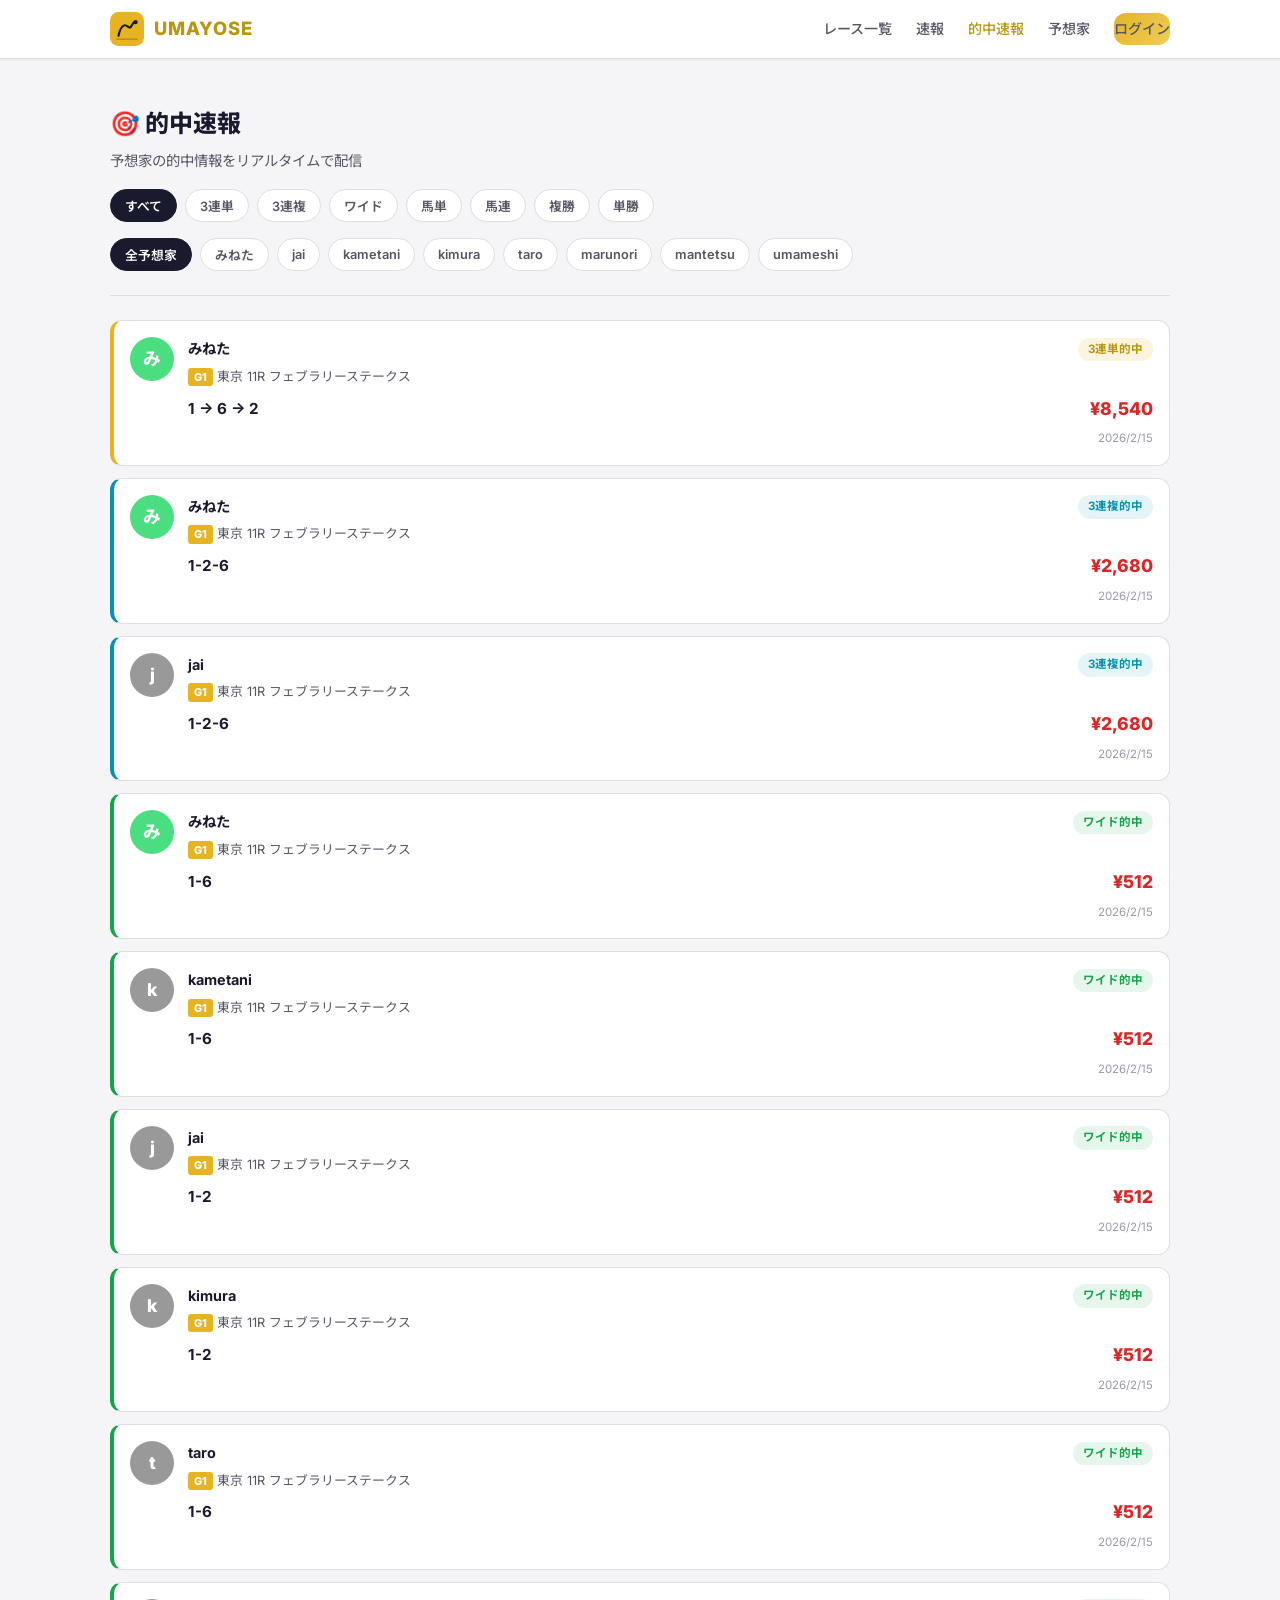
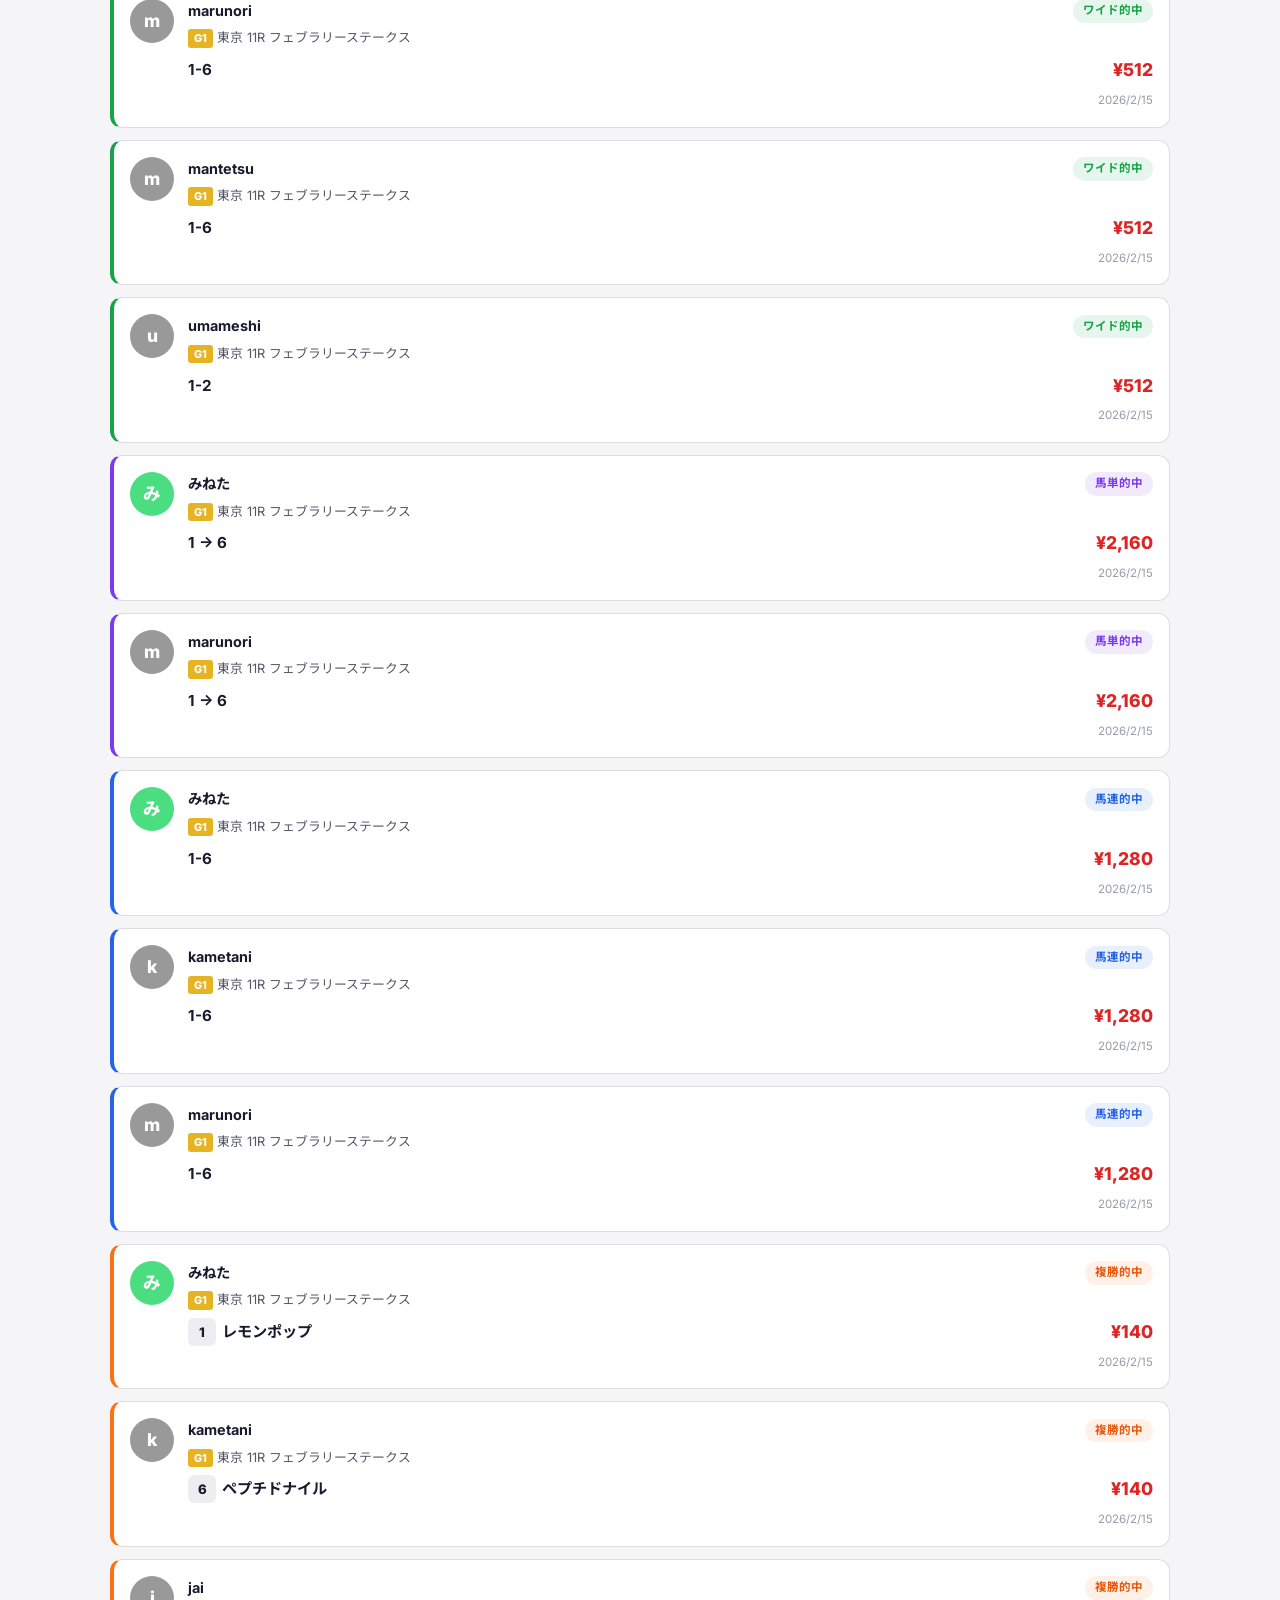
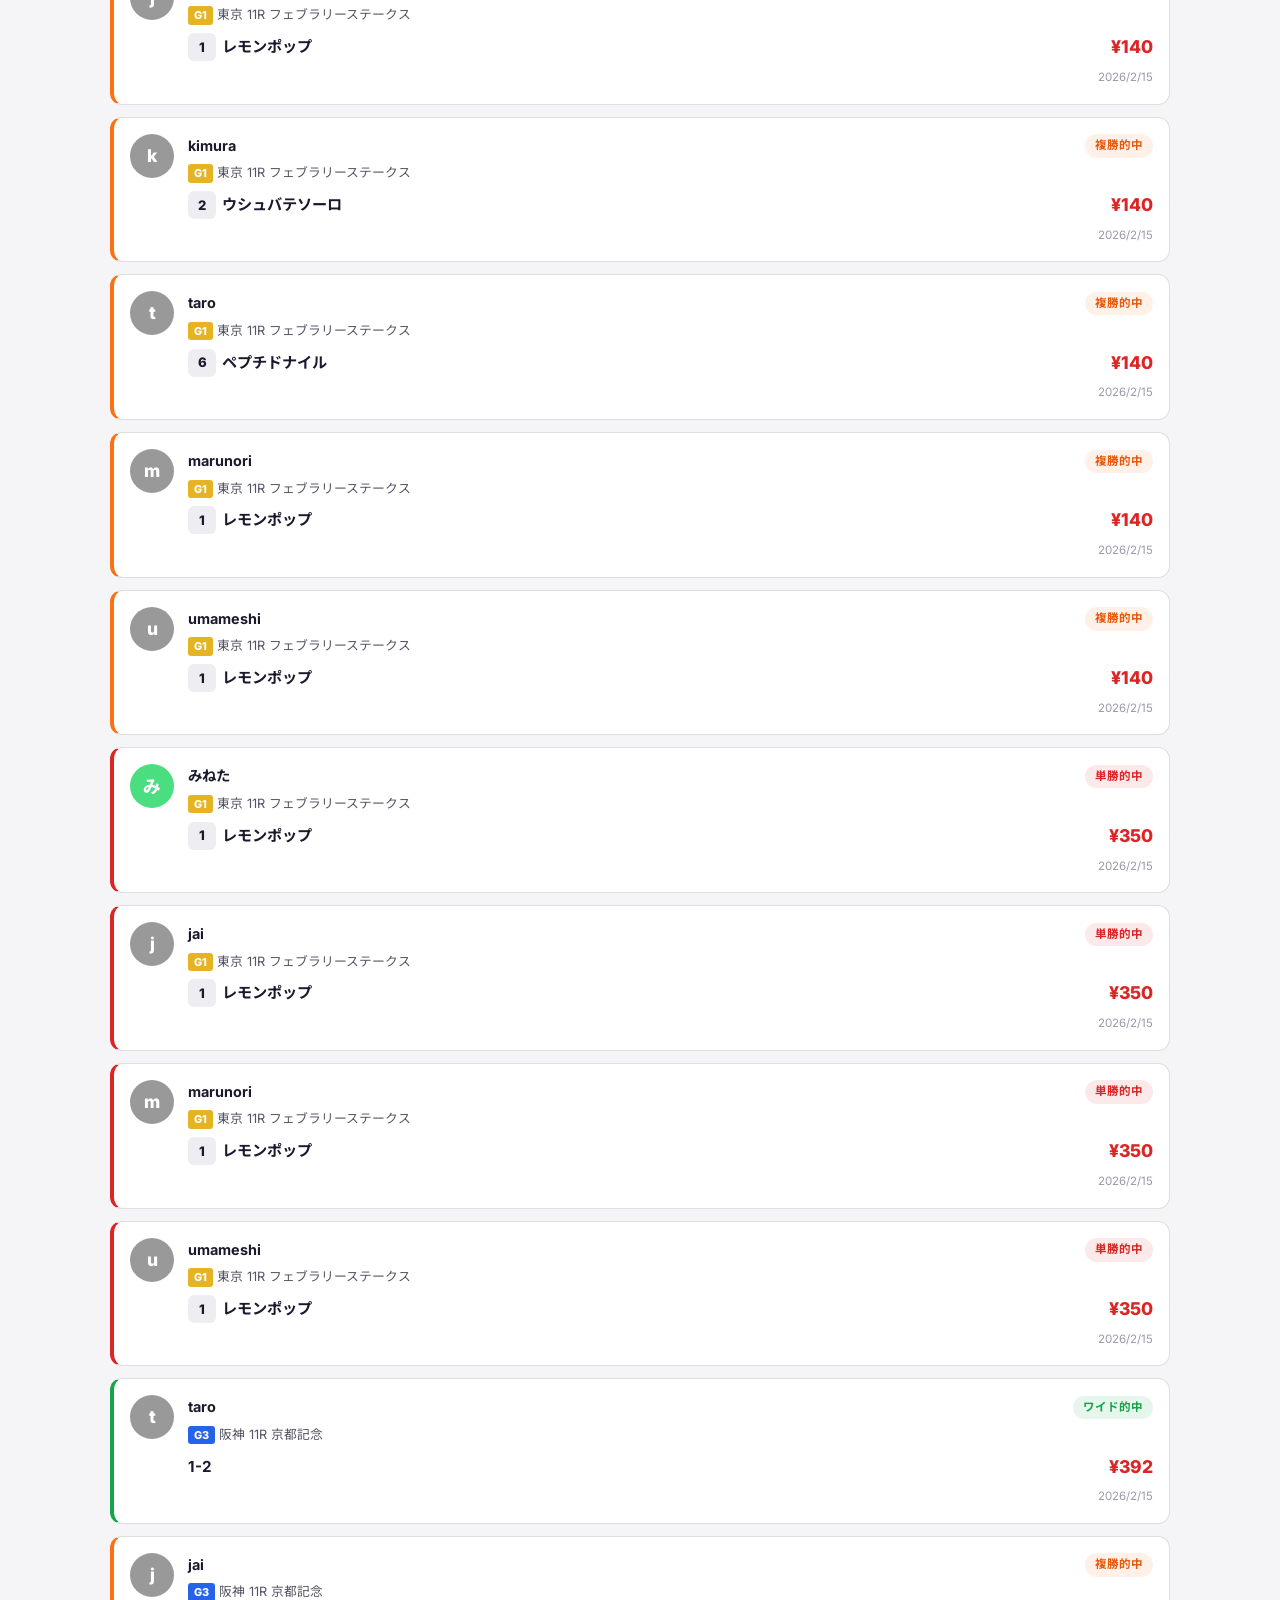
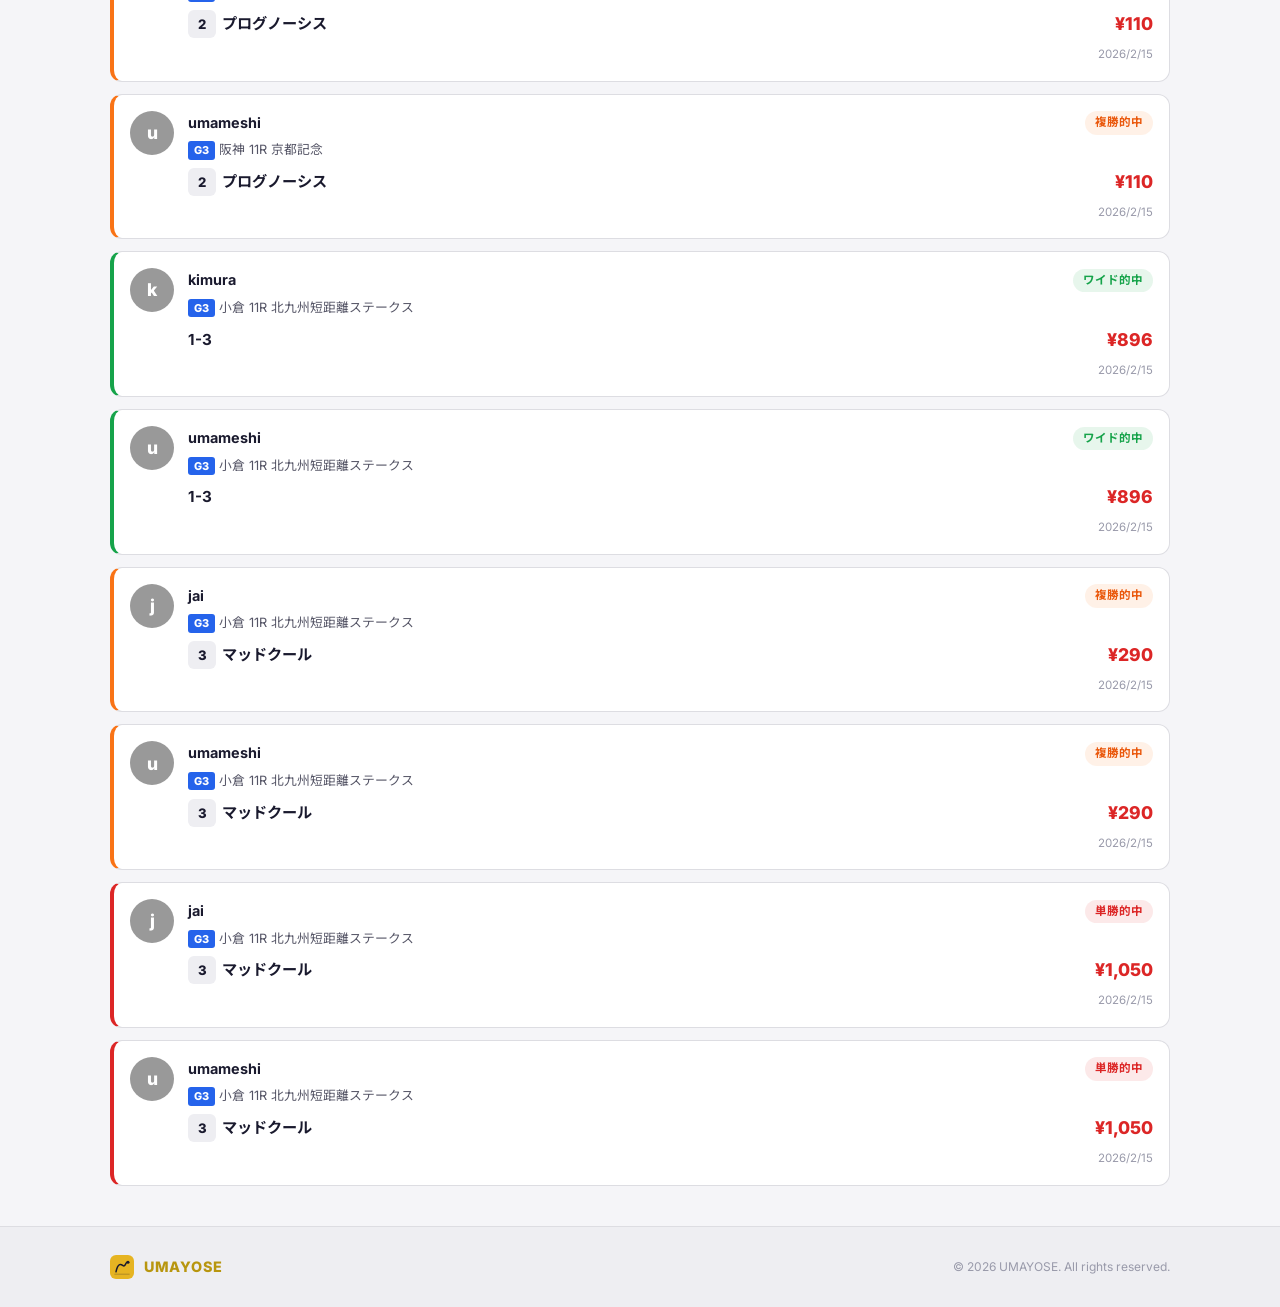
==== hits.html @ 6fb95bcb "UMAYOSE 競馬厳選予想サイト 初回コミット" ====
<!DOCTYPE html>
<html lang="ja">
<head>
  <meta charset="UTF-8">
  <meta name="viewport" content="width=device-width, initial-scale=1.0">
  <title>UMAYOSE — 的中速報</title>
  <link rel="preconnect" href="https://fonts.googleapis.com">
  <link rel="preconnect" href="https://fonts.gstatic.com" crossorigin>
  <link href="https://fonts.googleapis.com/css2?family=Inter:wght@400;500;600;700;800;900&family=Noto+Sans+JP:wght@400;500;600;700;800;900&display=swap" rel="stylesheet">
  <link rel="stylesheet" href="style.css">
</head>
<body>
  <header class="navbar" id="navbar"></header>
  <main class="page-content">
    <div class="container" id="main"></div>
  </main>
  <footer class="site-footer" id="footer"></footer>
  <script src="app.js"></script>
</body>
</html>
---- style.css ----
/* ===================================================
   UMAYOSE — 競馬厳選予想サイト（ライトテーマ）
   =================================================== */

/* ----- Reset ----- */
*, *::before, *::after {
  margin: 0;
  padding: 0;
  box-sizing: border-box;
}

:root {
  --primary: #1a1a2e;
  --primary-dark: #10101e;
  --primary-light: #2a2a45;
  --accent: #e6b422;
  --accent-dark: #b8960f;
  --accent-light: #f0cc5a;
  --gradient: linear-gradient(135deg, #e6b422, #f0cc5a);
  --gradient-text: linear-gradient(135deg, #b8960f, #e6b422, #b8960f);

  --bg: #f5f5f8;
  --bg-elevated: #ffffff;
  --bg-card: #ffffff;
  --bg-card-hover: #f0f0f5;
  --surface: #eeeef2;
  --border: #dddde2;
  --border-light: #cccccc;

  --text: #1a1a2e;
  --text-secondary: #555566;
  --text-muted: #999aaa;

  --positive: #16a34a;
  --negative: #dc2626;

  /* netkeiba-style table theme */
  --table-header-bg: #1e6e3e;
  --table-header-text: #ffffff;
  --table-row-even: #f7faf8;
  --table-row-hover: #eef5f0;
  --table-border: #d4ddd7;

  --container-px: 20px;
  --font-sans: 'Inter', 'Noto Sans JP', -apple-system, BlinkMacSystemFont, sans-serif;
  --radius-sm: 8px;
  --radius-md: 12px;
  --radius-lg: 16px;
  --ease: cubic-bezier(0.16, 1, 0.3, 1);
}

html {
  -webkit-font-smoothing: antialiased;
  -moz-osx-font-smoothing: grayscale;
}

body {
  font-family: var(--font-sans);
  background: var(--bg);
  color: var(--text);
  line-height: 1.7;
  overflow-x: hidden;
  min-height: 100vh;
}

a { text-decoration: none; color: inherit; }
ul { list-style: none; }
img { max-width: 100%; display: block; }

.container {
  max-width: 1100px;
  margin: 0 auto;
  padding: 0 var(--container-px);
}

.gold-text {
  background: var(--gradient-text);
  -webkit-background-clip: text;
  -webkit-text-fill-color: transparent;
  background-clip: text;
}

/* ===================================================
   NAVBAR
   =================================================== */
.navbar {
  position: fixed;
  top: 0;
  left: 0;
  right: 0;
  z-index: 1000;
  padding: 12px 0;
  background: rgba(255, 255, 255, 0.95);
  backdrop-filter: blur(16px);
  border-bottom: 1px solid var(--border);
  box-shadow: 0 1px 3px rgba(0, 0, 0, 0.06);
}

.nav-container {
  display: flex;
  align-items: center;
  justify-content: space-between;
}

.logo {
  display: flex;
  align-items: center;
  gap: 10px;
  font-size: 1.15rem;
  font-weight: 800;
}

.logo-icon img,
.logo-icon svg {
  width: 34px;
  height: 34px;
}

.logo-text {
  color: var(--accent-dark);
  letter-spacing: 0.05em;
}

.nav-links {
  display: flex;
  align-items: center;
  gap: 24px;
}

.nav-links a {
  font-size: 0.88rem;
  font-weight: 500;
  color: var(--text-secondary);
  transition: color 0.2s;
  padding: 4px 0;
}

.nav-links a:hover,
.nav-links a.active {
  color: var(--text);
}

.nav-links a.active {
  color: var(--accent-dark);
}

.nav-user-btn {
  display: inline-flex;
  align-items: center;
  gap: 6px;
  background: var(--gradient);
  color: var(--primary);
  padding: 7px 18px;
  border-radius: var(--radius-md);
  font-weight: 700;
  font-size: 0.85rem;
  border: none;
  cursor: pointer;
  transition: box-shadow 0.3s;
}

.nav-user-btn:hover {
  box-shadow: 0 4px 16px rgba(230, 180, 34, 0.35);
}

.nav-user-info {
  display: inline-flex;
  align-items: center;
  gap: 8px;
  font-size: 0.88rem;
  color: var(--accent-dark);
  font-weight: 600;
}

.nav-user-info .user-icon {
  width: 28px;
  height: 28px;
  border-radius: 50%;
  background: rgba(230, 180, 34, 0.15);
  border: 1px solid rgba(230, 180, 34, 0.3);
  display: flex;
  align-items: center;
  justify-content: center;
  font-size: 0.75rem;
  color: var(--accent-dark);
}

.nav-logout {
  font-size: 0.78rem;
  color: var(--text-muted);
  cursor: pointer;
  margin-left: 4px;
}

.nav-logout:hover {
  color: var(--negative);
}

.mobile-toggle {
  display: none;
  background: none;
  border: none;
  cursor: pointer;
  flex-direction: column;
  gap: 5px;
  padding: 4px;
}

.mobile-toggle span {
  display: block;
  width: 22px;
  height: 2px;
  background: var(--text);
  border-radius: 2px;
  transition: all 0.3s var(--ease);
}

/* ===================================================
   PAGE CONTENT
   =================================================== */
.page-content {
  padding-top: 72px;
  min-height: 100vh;
}

.page-header {
  padding: 32px 0 24px;
  border-bottom: 1px solid var(--border);
  margin-bottom: 24px;
}

.page-title {
  font-size: 1.5rem;
  font-weight: 800;
  display: flex;
  align-items: center;
  gap: 10px;
}

.page-subtitle {
  font-size: 0.9rem;
  color: var(--text-secondary);
  margin-top: 4px;
}

.date-badge {
  display: inline-flex;
  align-items: center;
  gap: 6px;
  font-size: 0.8rem;
  font-weight: 600;
  color: var(--accent-dark);
  background: rgba(230, 180, 34, 0.12);
  border: 1px solid rgba(230, 180, 34, 0.25);
  padding: 4px 14px;
  border-radius: 100px;
}

/* ===================================================
   VENUE TABS (index.html)
   =================================================== */
.venue-tabs {
  display: flex;
  gap: 0;
  margin-bottom: 20px;
  border-bottom: 2px solid var(--border);
}

.venue-tab {
  display: inline-flex;
  align-items: center;
  gap: 6px;
  padding: 10px 20px;
  font-size: 0.92rem;
  font-weight: 700;
  color: var(--text-muted);
  cursor: pointer;
  border-bottom: 2px solid transparent;
  margin-bottom: -2px;
  transition: all 0.2s;
  background: none;
  border-top: none;
  border-left: none;
  border-right: none;
  font-family: var(--font-sans);
}

.venue-tab:hover {
  color: var(--text-secondary);
}

.venue-tab.active {
  color: var(--accent-dark);
  border-bottom-color: var(--accent);
}

.venue-tab .tab-count {
  font-size: 0.7rem;
  font-weight: 600;
  background: var(--surface);
  color: var(--text-muted);
  padding: 1px 7px;
  border-radius: 100px;
}

.venue-tab.active .tab-count {
  background: rgba(230, 180, 34, 0.15);
  color: var(--accent-dark);
}

.venue-panel {
  display: none;
}

.venue-panel.active {
  display: block;
}

/* ===================================================
   RACE LIST (index.html) — 3カラムレイアウト
   =================================================== */
.venue-name {
  font-size: 1.1rem;
  font-weight: 700;
}

.venue-badge {
  font-size: 0.7rem;
  color: var(--text-muted);
  background: var(--surface);
  padding: 2px 10px;
  border-radius: 100px;
}

/* PC用3カラムグリッド */
.venues-grid {
  display: grid;
  grid-template-columns: repeat(3, 1fr);
  gap: 16px;
  align-items: start;
}

.venue-column {
  background: var(--bg-card);
  border: 1px solid var(--border);
  border-radius: var(--radius-md);
  overflow: hidden;
  box-shadow: 0 1px 4px rgba(0, 0, 0, 0.05);
}

.venue-column-header {
  display: flex;
  align-items: center;
  justify-content: space-between;
  padding: 12px 16px;
  background: var(--surface);
  border-bottom: 1px solid var(--border);
  font-weight: 700;
}

/* 各レース行 */
.race-row {
  display: flex;
  align-items: center;
  gap: 8px;
  padding: 10px 16px;
  border-bottom: 1px solid var(--border);
  transition: background 0.15s;
  font-size: 0.85rem;
}

.race-row:last-child {
  border-bottom: none;
}

.race-row:hover {
  background: var(--bg-card-hover);
}

.race-row.grade-G1 {
  background: rgba(230, 180, 34, 0.06);
}

.race-row.grade-G1:hover {
  background: rgba(230, 180, 34, 0.12);
}

.race-row.grade-G2 {
  background: rgba(220, 38, 38, 0.04);
}

.race-row.grade-G3 {
  background: rgba(59, 130, 246, 0.04);
}

.race-row-num {
  font-weight: 800;
  font-size: 0.8rem;
  color: var(--text-muted);
  min-width: 28px;
}

.race-row.grade-G1 .race-row-num {
  color: var(--accent-dark);
}

.race-row-name {
  flex: 1;
  font-weight: 600;
  white-space: nowrap;
  overflow: hidden;
  text-overflow: ellipsis;
  min-width: 0;
}

.race-row-dist {
  font-size: 0.75rem;
  color: var(--text-muted);
  white-space: nowrap;
}

.race-row-time {
  font-size: 0.78rem;
  font-weight: 600;
  color: var(--text-secondary);
  white-space: nowrap;
}

.race-grade {
  display: inline-block;
  font-size: 0.6rem;
  font-weight: 800;
  padding: 1px 5px;
  border-radius: 3px;
  margin-right: 4px;
  vertical-align: middle;
}

.race-grade.G1 {
  background: var(--accent);
  color: var(--primary);
}

.race-grade.G2 {
  background: #dc2626;
  color: #fff;
}

.race-grade.G3 {
  background: #3b82f6;
  color: #fff;
}

/* Legacy support for race detail page */
.race-name {
  font-size: 0.92rem;
  font-weight: 700;
}

.race-meta {
  font-size: 0.78rem;
  color: var(--text-muted);
  display: flex;
  gap: 8px;
  margin-top: 2px;
}

/* ===================================================
   RACE DETAIL (race.html) — 出馬表
   =================================================== */
.race-header {
  padding: 24px 0 20px;
  border-bottom: 1px solid var(--border);
  margin-bottom: 20px;
}

.race-header-top {
  display: flex;
  align-items: center;
  gap: 12px;
  margin-bottom: 8px;
  flex-wrap: wrap;
}

.race-header .race-name {
  font-size: 1.4rem;
  font-weight: 800;
}

.race-header .race-meta-detail {
  display: flex;
  gap: 16px;
  font-size: 0.88rem;
  color: var(--text-secondary);
}

.back-link {
  display: inline-flex;
  align-items: center;
  gap: 6px;
  font-size: 0.85rem;
  color: var(--text-muted);
  margin-bottom: 16px;
  transition: color 0.2s;
}

.back-link:hover {
  color: var(--accent-dark);
}

.result-link-btn {
  display: inline-flex;
  align-items: center;
  gap: 6px;
  margin-top: 12px;
  padding: 8px 18px;
  background: var(--surface);
  border: 1px solid var(--border);
  border-radius: var(--radius-sm);
  font-size: 0.82rem;
  font-weight: 600;
  color: var(--text-secondary);
  transition: all 0.2s;
}

.result-link-btn:hover {
  border-color: var(--accent-dark);
  color: var(--accent-dark);
  background: rgba(230, 180, 34, 0.06);
}

/* 出馬表テーブル */
.entries-table-wrapper {
  overflow-x: auto;
  -webkit-overflow-scrolling: touch;
  margin-bottom: 28px;
  border-radius: var(--radius-md);
  border: 1px solid var(--border);
  box-shadow: 0 1px 4px rgba(0, 0, 0, 0.05);
  background: var(--bg-card);
}

.entries-table {
  width: 100%;
  border-collapse: collapse;
  font-size: 0.85rem;
  min-width: 700px;
}

.entries-table thead {
  background: var(--surface);
  position: sticky;
  top: 0;
  z-index: 2;
}

.entries-table th {
  padding: 10px 8px;
  font-weight: 700;
  font-size: 0.75rem;
  color: var(--text-muted);
  text-align: center;
  white-space: nowrap;
  border-bottom: 1px solid var(--border);
}

.entries-table th.col-horse {
  text-align: left;
  padding-left: 12px;
}

.entries-table td {
  padding: 10px 8px;
  text-align: center;
  border-bottom: 1px solid var(--border);
  white-space: nowrap;
}

.entries-table td.col-horse {
  text-align: left;
  padding-left: 12px;
  font-weight: 600;
}

.entries-table tbody tr:nth-child(even) {
  background: #f8f8fc;
}

.entries-table tbody tr:hover {
  background: rgba(230, 180, 34, 0.06);
}

.entries-table tbody tr:last-child td {
  border-bottom: none;
}

/* 枠番バッジ */
.waku-badge {
  display: inline-flex;
  align-items: center;
  justify-content: center;
  width: 26px;
  height: 26px;
  border-radius: 6px;
  font-weight: 800;
  font-size: 0.78rem;
  line-height: 1;
}

/* 馬番 */
.horse-num {
  display: inline-flex;
  align-items: center;
  justify-content: center;
  width: 28px;
  height: 28px;
  border-radius: 6px;
  font-weight: 800;
  font-size: 0.82rem;
  background: var(--surface);
  color: var(--text);
}

/* オッズ / 人気 */
.odds-val {
  color: var(--text-secondary);
}

.pop-val {
  display: inline-flex;
  align-items: center;
  justify-content: center;
  width: 24px;
  height: 24px;
  border-radius: 50%;
  font-size: 0.72rem;
  font-weight: 700;
}

.pop-1 { background: rgba(230, 180, 34, 0.2); color: var(--accent-dark); }
.pop-2 { background: rgba(59, 130, 246, 0.12); color: #3b82f6; }
.pop-3 { background: rgba(236, 72, 153, 0.12); color: #ec4899; }

/* テン指数カラム */
.ten-index {
  font-weight: 700;
  font-size: 0.82rem;
}
.ten-index.ten-front { color: #dc2626; }           /* 逃げ（30台）赤 */
.ten-index.ten-middle { color: var(--text-secondary); } /* 中間 */
.ten-index.ten-back { color: #2563eb; }             /* 追い込み（60台）青 */

/* 予想家の印カラム（マイ印で使用） */
.mark-honmei { color: #dc2626; }   /* ◎ 本命 — 赤 */
.mark-taikou { color: #2563eb; }   /* ○ 対抗 — 青 */
.mark-tanana { color: #16a34a; }   /* ▲ 単穴 — 緑 */
.mark-renka  { color: #ea580c; }   /* △ 連下 — オレンジ */

/* マイ印 */
.my-mark-cell {
  cursor: pointer;
  user-select: none;
  min-width: 36px;
  font-size: 1.1rem;
  font-weight: 900;
  transition: transform 0.15s;
}

.my-mark-cell:hover {
  transform: scale(1.2);
}

.my-mark-cell:active {
  transform: scale(0.95);
}

.th-my-mark {
  writing-mode: vertical-rl;
  text-orientation: mixed;
  padding: 8px 4px !important;
  font-size: 0.78rem !important;
  min-width: 32px;
  max-width: 36px;
  letter-spacing: 0.05em;
  color: var(--accent-dark) !important;
}

/* 購入リンクセクション */
.purchase-section {
  margin-top: 28px;
  padding: 20px;
  background: var(--bg-card);
  border: 1px solid var(--border);
  border-radius: var(--radius-md);
  box-shadow: 0 1px 4px rgba(0, 0, 0, 0.05);
}

.purchase-title {
  font-size: 0.95rem;
  font-weight: 700;
  margin-bottom: 14px;
  color: var(--text-secondary);
}

.purchase-grid {
  display: grid;
  grid-template-columns: repeat(2, 1fr);
  gap: 10px;
}

.purchase-card {
  display: flex;
  align-items: center;
  gap: 10px;
  padding: 10px 14px;
  background: var(--surface);
  border: 1px solid var(--border);
  border-radius: var(--radius-sm);
  transition: all 0.2s;
}

a.purchase-card:hover {
  border-color: var(--accent-dark);
  background: rgba(230, 180, 34, 0.06);
}

.purchase-card.coming-soon {
  opacity: 0.5;
  cursor: default;
}

.purchase-avatar {
  width: 32px;
  height: 32px;
  border-radius: 50%;
  display: flex;
  align-items: center;
  justify-content: center;
  font-size: 0.85rem;
  font-weight: 800;
  color: #fff;
  flex-shrink: 0;
}

.purchase-card-body {
  display: flex;
  flex-direction: column;
  min-width: 0;
}

.purchase-name {
  font-size: 0.82rem;
  font-weight: 700;
  color: var(--text);
  white-space: nowrap;
  overflow: hidden;
  text-overflow: ellipsis;
}

.purchase-platform {
  font-size: 0.72rem;
  font-weight: 600;
  color: var(--accent-dark);
}

.coming-soon-badge {
  font-size: 0.68rem;
  font-weight: 600;
  color: var(--text-muted);
  background: var(--border);
  padding: 1px 8px;
  border-radius: 100px;
}

/* ===================================================
   VENUE HEADER INLINE (PC all-venues display)
   =================================================== */
.venue-header-inline {
  display: none;
  align-items: center;
  gap: 10px;
  margin-bottom: 14px;
  padding-bottom: 10px;
  border-bottom: 1px solid var(--border);
}

/* ===================================================
   RESULTS PAGE (速報)
   =================================================== */
.results-venue {
  margin-bottom: 32px;
}

.results-venue .venue-header-inline {
  display: flex;
}

.results-list {
  display: flex;
  flex-direction: column;
  gap: 12px;
}

.result-card {
  background: var(--bg-card);
  border: 1px solid var(--border);
  border-radius: var(--radius-md);
  overflow: hidden;
  box-shadow: 0 1px 3px rgba(0, 0, 0, 0.04);
}

.result-card-G1 {
  border-color: rgba(230, 180, 34, 0.4);
  box-shadow: 0 2px 8px rgba(230, 180, 34, 0.1);
}

.result-card-header {
  display: flex;
  align-items: center;
  gap: 8px;
  padding: 12px 16px;
  background: var(--surface);
  border-bottom: 1px solid var(--border);
}

.result-race-number {
  font-size: 0.82rem;
  font-weight: 800;
  color: var(--text-secondary);
  min-width: 28px;
}

.result-card-G1 .result-race-number {
  color: var(--accent-dark);
}

.result-race-name {
  font-size: 0.88rem;
  font-weight: 700;
  flex: 1;
  min-width: 0;
  white-space: nowrap;
  overflow: hidden;
  text-overflow: ellipsis;
}

.result-race-meta {
  font-size: 0.72rem;
  color: var(--text-muted);
  white-space: nowrap;
}

.result-to-shutsuba {
  font-size: 0.72rem;
  font-weight: 600;
  color: var(--text-muted);
  white-space: nowrap;
  transition: color 0.2s;
}

.result-to-shutsuba:hover {
  color: var(--accent-dark);
}

/* 結果ボディ */
.result-body {
  padding: 12px 16px;
}

/* 着順テーブル */
.result-placings-table {
  margin-bottom: 10px;
}

.rp-row {
  display: flex;
  align-items: center;
  gap: 10px;
  padding: 6px 0;
  font-size: 0.85rem;
  border-bottom: 1px solid var(--border);
}

.rp-row:last-child {
  border-bottom: none;
}

.rp-rank {
  font-weight: 800;
  font-size: 0.9rem;
  min-width: 32px;
  text-align: center;
}

.rp-rank small {
  font-size: 0.65rem;
  font-weight: 600;
}

.rp-rank-1 .rp-rank {
  color: var(--accent-dark);
}

.rp-rank-2 .rp-rank {
  color: #3b82f6;
}

.rp-rank-3 .rp-rank {
  color: #cd7f32;
}

.rp-num {
  font-weight: 800;
  font-size: 0.82rem;
  background: var(--surface);
  width: 26px;
  height: 26px;
  display: flex;
  align-items: center;
  justify-content: center;
  border-radius: 6px;
  flex-shrink: 0;
}

.rp-name {
  font-weight: 700;
  flex: 1;
  min-width: 0;
}

.rp-jockey {
  font-size: 0.75rem;
  color: var(--text-muted);
  white-space: nowrap;
}

.rp-pop {
  font-size: 0.72rem;
  font-weight: 600;
  color: var(--text-muted);
  white-space: nowrap;
}

.rp-rank-1 .rp-name {
  color: var(--accent-dark);
}

/* 払戻金グリッド */
.result-payouts-grid {
  display: flex;
  flex-wrap: wrap;
  gap: 6px;
  margin-bottom: 10px;
  padding-top: 10px;
  border-top: 1px solid var(--border);
}

.rp-payout {
  display: inline-flex;
  align-items: center;
  gap: 4px;
  font-size: 0.75rem;
  background: var(--surface);
  padding: 4px 10px;
  border-radius: 4px;
}

.rp-payout-type {
  color: var(--text-muted);
  font-weight: 600;
}

.rp-payout-amount {
  font-weight: 800;
  color: var(--text);
}

/* 予想家的中情報 */
.result-hits {
  display: flex;
  align-items: center;
  gap: 8px;
  flex-wrap: wrap;
  padding-top: 10px;
  border-top: 1px solid var(--border);
}

.result-hits-label {
  font-size: 0.72rem;
  font-weight: 700;
  color: var(--text-muted);
}

.result-hit-tag {
  display: inline-flex;
  align-items: center;
  gap: 4px;
  font-size: 0.75rem;
  font-weight: 600;
  background: rgba(22, 163, 74, 0.08);
  border: 1px solid rgba(22, 163, 74, 0.2);
  color: var(--positive);
  padding: 3px 10px;
  border-radius: 100px;
}

.result-hit-tag .dot {
  width: 7px;
  height: 7px;
  border-radius: 50%;
  flex-shrink: 0;
}

.result-hit-tag small {
  font-size: 0.65rem;
  opacity: 0.8;
}

.result-pending {
  text-align: center;
  padding: 20px 16px;
  color: var(--text-muted);
  font-size: 0.85rem;
}

/* 速報一覧カードリンク */
.result-card-link {
  display: block;
  text-decoration: none;
  color: inherit;
  background: var(--bg-card);
  border: 1px solid var(--border);
  border-radius: var(--radius-md);
  overflow: hidden;
  box-shadow: 0 1px 3px rgba(0, 0, 0, 0.04);
  transition: all 0.2s;
}

.result-card-link:hover {
  border-color: var(--accent-dark);
  box-shadow: 0 3px 12px rgba(0, 0, 0, 0.08);
  transform: translateY(-1px);
}

.result-card-link.result-card-G1 {
  border-color: rgba(230, 180, 34, 0.4);
}

.result-card-link.result-card-G1:hover {
  border-color: var(--accent);
  box-shadow: 0 3px 12px rgba(230, 180, 34, 0.15);
}

/* 個別レース結果ページ */
.result-detail-header {
  padding: 24px 0 20px;
  border-bottom: 1px solid var(--border);
  margin-bottom: 20px;
}

.result-detail-header .race-name {
  font-size: 1.4rem;
  font-weight: 800;
}

.result-detail-header .race-meta-detail {
  display: flex;
  gap: 16px;
  font-size: 0.88rem;
  color: var(--text-secondary);
}

.result-detail-body {
  background: var(--bg-card);
  border: 1px solid var(--border);
  border-radius: var(--radius-md);
  padding: 16px;
  box-shadow: 0 1px 4px rgba(0, 0, 0, 0.05);
}

/* ===================================================
   PREDICTORS PAGE
   =================================================== */
.predictors-grid {
  display: grid;
  grid-template-columns: repeat(auto-fill, minmax(240px, 1fr));
  gap: 16px;
  margin-top: 20px;
}

.predictor-card {
  background: var(--bg-card);
  border: 1px solid var(--border);
  border-radius: var(--radius-lg);
  padding: 24px 20px;
  text-align: center;
  transition: all 0.3s var(--ease);
  box-shadow: 0 1px 4px rgba(0, 0, 0, 0.05);
}

.predictor-card:hover {
  border-color: var(--border-light);
  transform: translateY(-3px);
  box-shadow: 0 6px 20px rgba(0, 0, 0, 0.08);
}

.predictor-avatar {
  width: 52px;
  height: 52px;
  border-radius: 50%;
  display: flex;
  align-items: center;
  justify-content: center;
  font-size: 1.3rem;
  font-weight: 800;
  color: #fff;
  margin: 0 auto 12px;
}

.predictor-name {
  font-size: 1rem;
  font-weight: 700;
  margin-bottom: 4px;
}

.predictor-platform {
  font-size: 0.78rem;
  color: var(--text-muted);
  margin-bottom: 14px;
}

.predictor-link {
  display: inline-flex;
  align-items: center;
  gap: 6px;
  padding: 6px 16px;
  background: var(--surface);
  border: 1px solid var(--border);
  border-radius: var(--radius-sm);
  font-size: 0.8rem;
  font-weight: 600;
  color: var(--text-secondary);
  transition: all 0.2s;
}

.predictor-link:hover {
  border-color: var(--accent-dark);
  color: var(--accent-dark);
}

.predictor-coming-soon {
  opacity: 0.55;
}

.predictor-coming-soon .predictor-coming-soon {
  opacity: 1;
}

span.predictor-coming-soon {
  display: inline-block;
  font-size: 0.65rem;
  font-weight: 600;
  color: var(--text-muted);
  background: var(--border);
  padding: 1px 8px;
  border-radius: 100px;
  margin-left: 6px;
  vertical-align: middle;
}

/* ===================================================
   AUTH PAGES (login / register)
   =================================================== */
.auth-page {
  display: flex;
  align-items: center;
  justify-content: center;
  min-height: calc(100vh - 72px);
  padding: 40px 20px;
}

.auth-card {
  width: 100%;
  max-width: 400px;
  background: var(--bg-card);
  border: 1px solid var(--border);
  border-radius: var(--radius-lg);
  padding: 36px 28px;
  box-shadow: 0 2px 12px rgba(0, 0, 0, 0.06);
}

.auth-title {
  font-size: 1.3rem;
  font-weight: 800;
  text-align: center;
  margin-bottom: 8px;
}

.auth-subtitle {
  font-size: 0.88rem;
  color: var(--text-secondary);
  text-align: center;
  margin-bottom: 28px;
}

.form-group {
  margin-bottom: 18px;
}

.form-label {
  display: block;
  font-size: 0.82rem;
  font-weight: 600;
  color: var(--text-secondary);
  margin-bottom: 6px;
}

.form-input {
  width: 100%;
  padding: 12px 16px;
  background: var(--bg);
  border: 1px solid var(--border);
  border-radius: var(--radius-sm);
  color: var(--text);
  font-size: 0.95rem;
  font-family: var(--font-sans);
  outline: none;
  transition: border-color 0.2s;
}

.form-input::placeholder {
  color: var(--text-muted);
}

.form-input:focus {
  border-color: var(--accent);
  box-shadow: 0 0 0 3px rgba(230, 180, 34, 0.12);
}

.btn {
  display: inline-flex;
  align-items: center;
  justify-content: center;
  gap: 8px;
  font-family: var(--font-sans);
  font-weight: 700;
  font-size: 0.95rem;
  padding: 12px 24px;
  border-radius: var(--radius-md);
  border: none;
  cursor: pointer;
  transition: all 0.3s var(--ease);
  white-space: nowrap;
}

.btn-accent {
  background: var(--gradient);
  color: var(--primary);
  width: 100%;
  box-shadow: 0 4px 16px rgba(230, 180, 34, 0.25);
}

.btn-accent:hover {
  box-shadow: 0 8px 28px rgba(230, 180, 34, 0.4);
  transform: translateY(-1px);
}

.auth-footer {
  text-align: center;
  margin-top: 20px;
  font-size: 0.85rem;
  color: var(--text-muted);
}

.auth-footer a {
  color: var(--accent-dark);
  font-weight: 600;
}

.auth-footer a:hover {
  text-decoration: underline;
}

.auth-message {
  padding: 10px 14px;
  border-radius: var(--radius-sm);
  font-size: 0.85rem;
  margin-bottom: 16px;
  display: none;
}

.auth-message.error {
  display: block;
  background: rgba(220, 38, 38, 0.08);
  border: 1px solid rgba(220, 38, 38, 0.2);
  color: #dc2626;
}

.auth-message.success {
  display: block;
  background: rgba(22, 163, 74, 0.08);
  border: 1px solid rgba(22, 163, 74, 0.2);
  color: #16a34a;
}

/* ===================================================
   FOOTER
   =================================================== */
.site-footer {
  padding: 28px 0;
  border-top: 1px solid var(--border);
  margin-top: 40px;
  background: var(--surface);
}

.footer-inner {
  display: flex;
  align-items: center;
  justify-content: space-between;
  flex-wrap: wrap;
  gap: 12px;
}

.footer-brand {
  display: flex;
  align-items: center;
  gap: 12px;
}

.footer-brand .logo {
  font-size: 0.95rem;
}

.footer-copy {
  font-size: 0.75rem;
  color: var(--text-muted);
}

/* ===================================================
   LOADING
   =================================================== */
.loading {
  text-align: center;
  padding: 60px 20px;
  color: var(--text-muted);
  font-size: 0.9rem;
}

.loading::before {
  content: '';
  display: block;
  width: 32px;
  height: 32px;
  border: 3px solid var(--border);
  border-top-color: var(--accent);
  border-radius: 50%;
  margin: 0 auto 16px;
  animation: spin 0.8s linear infinite;
}

@keyframes spin {
  to { transform: rotate(360deg); }
}

/* empty state */
.empty-state {
  text-align: center;
  padding: 60px 20px;
  color: var(--text-muted);
}

.empty-state-icon {
  font-size: 2.5rem;
  margin-bottom: 12px;
  opacity: 0.4;
}

/* ===================================================
   NETKEIBA-STYLE TABLE THEME
   =================================================== */

/* entries-table & result-table: green header theme */
.entries-table thead th,
.result-table thead th {
  background: var(--table-header-bg);
  color: var(--table-header-text);
  border-bottom: 2px solid #155a30;
  font-weight: 700;
  font-size: 0.78rem;
  padding: 8px 6px;
  white-space: nowrap;
}

.entries-table tbody tr:nth-child(even),
.result-table tbody tr:nth-child(even) {
  background: var(--table-row-even);
}

.entries-table tbody tr:hover,
.result-table tbody tr:hover {
  background: var(--table-row-hover);
}

.entries-table,
.result-table {
  border: 1px solid var(--table-border);
  border-collapse: collapse;
}

.entries-table td,
.entries-table th,
.result-table td,
.result-table th {
  border: 1px solid var(--table-border);
}

/* ─── New column styles ─── */

.col-sexage {
  font-size: 0.78rem;
  color: var(--text-secondary);
  white-space: nowrap;
  text-align: center;
}

.col-trainer {
  font-size: 0.75rem;
  color: var(--text-secondary);
  max-width: 80px;
  overflow: hidden;
  text-overflow: ellipsis;
  white-space: nowrap;
}

.col-bodyweight {
  font-size: 0.78rem;
  white-space: nowrap;
  text-align: center;
}

.bw-plus { color: var(--negative); font-weight: 600; }
.bw-minus { color: #2563eb; font-weight: 600; }
.bw-zero { color: var(--text-muted); }

.col-past {
  display: flex;
  gap: 3px;
  align-items: center;
  justify-content: center;
}

.past-result {
  display: inline-flex;
  align-items: center;
  justify-content: center;
  width: 22px;
  height: 20px;
  font-size: 0.68rem;
  font-weight: 700;
  border-radius: 3px;
  background: var(--surface);
  color: var(--text-secondary);
}

.past-result.past-1st {
  background: linear-gradient(135deg, #f0c040, #e6b422);
  color: #fff;
}

.past-result.past-2nd {
  background: #2563eb;
  color: #fff;
}

.past-result.past-3rd {
  background: #cd7f32;
  color: #fff;
}

.past-result.past-null {
  background: var(--border);
  color: var(--text-muted);
}

/* ─── Result table new columns ─── */

.result-table {
  width: 100%;
  border-collapse: collapse;
  font-size: 0.85rem;
}

.result-table td {
  padding: 8px 6px;
  text-align: center;
  vertical-align: middle;
}

.result-table .col-horse {
  text-align: left;
  font-weight: 600;
}

.result-time {
  font-family: 'Inter', monospace;
  font-weight: 600;
  letter-spacing: -0.02em;
}

.result-margin {
  font-size: 0.78rem;
  color: var(--text-secondary);
}

.result-passing {
  font-size: 0.75rem;
  color: var(--text-muted);
  font-family: 'Inter', monospace;
}

.result-last3f {
  font-family: 'Inter', monospace;
  font-weight: 600;
}

.last3f-fast { color: #dc2626; }
.last3f-mid { color: var(--text); }
.last3f-slow { color: #2563eb; }

/* Result rank colors in table */
.result-table .rank-1 { background: rgba(230, 180, 34, 0.1); font-weight: 800; }
.result-table .rank-2 { background: rgba(37, 99, 235, 0.06); }
.result-table .rank-3 { background: rgba(205, 127, 50, 0.1); }

.result-rank-badge {
  display: inline-flex;
  align-items: center;
  justify-content: center;
  width: 28px;
  height: 28px;
  border-radius: 50%;
  font-weight: 800;
  font-size: 0.85rem;
}

.rank-badge-1 { background: linear-gradient(135deg, #f0c040, #e6b422); color: #fff; }
.rank-badge-2 { background: #93c5fd; color: #1e3a5f; }
.rank-badge-3 { background: #cd7f32; color: #fff; }

/* ===================================================
   PAYOUTS TABLE (structured)
   =================================================== */

.payouts-table-wrapper {
  margin-top: 20px;
}

.payouts-table-title {
  font-size: 0.95rem;
  font-weight: 700;
  margin-bottom: 8px;
  color: var(--text);
}

.payouts-table {
  width: 100%;
  border-collapse: collapse;
  font-size: 0.85rem;
  border: 1px solid var(--table-border);
}

.payouts-table thead th {
  background: var(--table-header-bg);
  color: var(--table-header-text);
  padding: 8px 12px;
  font-weight: 700;
  font-size: 0.78rem;
  border: 1px solid var(--table-border);
  text-align: center;
}

.payouts-table td {
  padding: 8px 12px;
  border: 1px solid var(--table-border);
  text-align: center;
}

.payouts-table tbody tr:nth-child(even) {
  background: var(--table-row-even);
}

.payouts-table .payout-type {
  font-weight: 700;
  text-align: left;
  white-space: nowrap;
}

.payouts-table .payout-numbers {
  font-family: 'Inter', monospace;
  font-weight: 600;
  color: var(--text-secondary);
}

.payouts-table .payout-amount {
  font-weight: 800;
  color: var(--text);
  text-align: right;
  font-family: 'Inter', monospace;
}

.payout-amount-high {
  color: var(--negative) !important;
}

.payouts-table .payout-pop {
  font-size: 0.78rem;
  color: var(--text-muted);
}

/* ===================================================
   HIT BOARD (SNS-style timeline)
   =================================================== */

.hits-header {
  margin-bottom: 24px;
}

.hits-filters {
  display: flex;
  gap: 8px;
  flex-wrap: wrap;
  margin-top: 16px;
}

.hit-filter-btn {
  padding: 6px 14px;
  font-size: 0.8rem;
  font-weight: 600;
  font-family: var(--font-sans);
  border: 1px solid var(--border);
  border-radius: 100px;
  background: var(--bg-card);
  color: var(--text-secondary);
  cursor: pointer;
  transition: all 0.2s;
}

.hit-filter-btn:hover {
  border-color: var(--accent);
  color: var(--accent-dark);
}

.hit-filter-btn.active {
  background: var(--primary);
  color: #fff;
  border-color: var(--primary);
}

.hits-timeline {
  display: flex;
  flex-direction: column;
  gap: 12px;
}

.hit-card {
  display: flex;
  gap: 14px;
  padding: 16px;
  background: var(--bg-card);
  border: 1px solid var(--border);
  border-radius: var(--radius-md);
  border-left: 4px solid var(--border);
  transition: all 0.2s;
  position: relative;
}

.hit-card:hover {
  box-shadow: 0 4px 16px rgba(0, 0, 0, 0.06);
  transform: translateY(-1px);
}

/* 券種別左ボーダー色 */
.hit-card[data-type="tansho"]     { border-left-color: #dc2626; }
.hit-card[data-type="fukusho"]    { border-left-color: #f97316; }
.hit-card[data-type="umaren"]     { border-left-color: #2563eb; }
.hit-card[data-type="umatan"]     { border-left-color: #7c3aed; }
.hit-card[data-type="wide"]       { border-left-color: #16a34a; }
.hit-card[data-type="sanrenpuku"] { border-left-color: #0891b2; }
.hit-card[data-type="sanrentan"]  { border-left-color: #e6b422; }

/* 高額配当カード */
.hit-card-jackpot {
  border-color: #e6b422;
  border-left-width: 4px;
  box-shadow: 0 0 20px rgba(230, 180, 34, 0.15), inset 0 0 0 1px rgba(230, 180, 34, 0.2);
  background: linear-gradient(135deg, #fffef5, #fff9e6);
}

.hit-card-jackpot::before {
  content: '';
  position: absolute;
  top: -1px;
  left: -5px;
  right: -1px;
  bottom: -1px;
  border-radius: var(--radius-md);
  border: 2px solid rgba(230, 180, 34, 0.4);
  pointer-events: none;
}

.hit-card-avatar {
  flex-shrink: 0;
  width: 44px;
  height: 44px;
  border-radius: 50%;
  display: flex;
  align-items: center;
  justify-content: center;
  font-weight: 800;
  font-size: 1.1rem;
  color: #fff;
}

.hit-card-body {
  flex: 1;
  min-width: 0;
}

.hit-card-top {
  display: flex;
  align-items: center;
  justify-content: space-between;
  gap: 8px;
  margin-bottom: 4px;
}

.hit-card-name {
  font-weight: 700;
  font-size: 0.9rem;
}

.hit-mark-badge {
  display: inline-flex;
  align-items: center;
  padding: 2px 10px;
  border-radius: 100px;
  font-size: 0.72rem;
  font-weight: 700;
  white-space: nowrap;
}

.hit-mark-badge[data-type="tansho"]     { background: rgba(220, 38, 38, 0.1); color: #dc2626; }
.hit-mark-badge[data-type="fukusho"]    { background: rgba(249, 115, 22, 0.1); color: #ea580c; }
.hit-mark-badge[data-type="umaren"]     { background: rgba(37, 99, 235, 0.1); color: #2563eb; }
.hit-mark-badge[data-type="umatan"]     { background: rgba(124, 58, 237, 0.1); color: #7c3aed; }
.hit-mark-badge[data-type="wide"]       { background: rgba(22, 163, 74, 0.1); color: #16a34a; }
.hit-mark-badge[data-type="sanrenpuku"] { background: rgba(8, 145, 178, 0.1); color: #0891b2; }
.hit-mark-badge[data-type="sanrentan"]  { background: rgba(230, 180, 34, 0.15); color: #b8960f; }

.hit-card-race {
  font-size: 0.8rem;
  color: var(--text-secondary);
  margin-bottom: 6px;
}

.hit-card-race .hit-grade {
  display: inline-block;
  padding: 0 6px;
  border-radius: 3px;
  font-size: 0.68rem;
  font-weight: 800;
  margin-right: 4px;
}

.hit-grade.G1 { background: #e6b422; color: #fff; }
.hit-grade.G2 { background: #dc2626; color: #fff; }
.hit-grade.G3 { background: #2563eb; color: #fff; }

.hit-card-result {
  display: flex;
  align-items: center;
  justify-content: space-between;
  gap: 8px;
}

.hit-card-horse {
  font-size: 0.95rem;
  font-weight: 700;
}

.hit-card-payout {
  font-size: 1.1rem;
  font-weight: 800;
  color: var(--negative);
  font-family: 'Inter', monospace;
}

.hit-card-payout-jackpot {
  background: var(--gradient-text);
  -webkit-background-clip: text;
  -webkit-text-fill-color: transparent;
  background-clip: text;
  font-size: 1.2rem;
}

.hit-card-footer {
  display: flex;
  align-items: center;
  justify-content: flex-end;
  margin-top: 6px;
}

.hit-card-time {
  font-size: 0.72rem;
  color: var(--text-muted);
}

/* ===================================================
   RESULT DETAIL - ENHANCED HIT SECTION
   =================================================== */

.result-hits-enhanced {
  margin-top: 20px;
  padding: 16px;
  background: var(--bg-card);
  border: 1px solid var(--border);
  border-radius: var(--radius-md);
}

.result-hits-title {
  font-size: 0.9rem;
  font-weight: 700;
  margin-bottom: 12px;
  color: var(--text);
}

.result-hit-row {
  display: flex;
  align-items: center;
  gap: 10px;
  padding: 8px 0;
  border-bottom: 1px solid var(--border-light);
}

.result-hit-row:last-child {
  border-bottom: none;
}

.result-hit-avatar {
  width: 32px;
  height: 32px;
  border-radius: 50%;
  display: flex;
  align-items: center;
  justify-content: center;
  font-weight: 800;
  font-size: 0.85rem;
  color: #fff;
  flex-shrink: 0;
}

.result-hit-name {
  font-weight: 600;
  font-size: 0.85rem;
}

.result-hit-badges {
  display: flex;
  gap: 4px;
  flex-wrap: wrap;
  margin-left: auto;
}

.result-hit-badge {
  display: inline-flex;
  align-items: center;
  padding: 2px 8px;
  border-radius: 100px;
  font-size: 0.68rem;
  font-weight: 700;
  background: rgba(230, 180, 34, 0.12);
  color: var(--accent-dark);
}

.result-hit-badge-tansho { background: rgba(220, 38, 38, 0.1); color: #dc2626; }
.result-hit-badge-fukusho { background: rgba(249, 115, 22, 0.1); color: #ea580c; }
.result-hit-badge-umaren { background: rgba(37, 99, 235, 0.1); color: #2563eb; }
.result-hit-badge-umatan { background: rgba(124, 58, 237, 0.1); color: #7c3aed; }
.result-hit-badge-wide { background: rgba(22, 163, 74, 0.1); color: #16a34a; }
.result-hit-badge-sanrenpuku { background: rgba(8, 145, 178, 0.1); color: #0891b2; }
.result-hit-badge-sanrentan { background: rgba(230, 180, 34, 0.15); color: #b8960f; }

/* ===================================================
   RESPONSIVE
   =================================================== */

/* PC: 3カラム表示、タブ非表示 */
@media (min-width: 769px) {
  .venue-tabs { display: none; }

  .venues-grid {
    display: grid;
    grid-template-columns: repeat(3, 1fr);
  }

  .venue-column {
    display: block !important;
  }
}

/* モバイル: タブ切り替え、1カラム */
@media (max-width: 768px) {
  .mobile-toggle { display: flex; }

  .nav-links {
    position: fixed;
    top: 0;
    right: -100%;
    width: 260px;
    height: 100vh;
    background: var(--bg-elevated);
    flex-direction: column;
    padding: 72px 24px 24px;
    gap: 16px;
    border-left: 1px solid var(--border);
    transition: right 0.4s var(--ease);
    z-index: 999;
    box-shadow: -4px 0 20px rgba(0, 0, 0, 0.08);
  }

  .nav-links.open { right: 0; }
  .nav-links a { font-size: 1rem; }

  .page-title { font-size: 1.2rem; }

  .race-header .race-name {
    font-size: 1.1rem;
  }

  .predictors-grid {
    grid-template-columns: repeat(2, 1fr);
  }

  .entries-table {
    font-size: 0.8rem;
  }

  .venue-tabs {
    overflow-x: auto;
    -webkit-overflow-scrolling: touch;
  }

  .venue-tab {
    padding: 8px 14px;
    font-size: 0.85rem;
    white-space: nowrap;
  }

  /* モバイル: 1カラム、非アクティブパネルは非表示 */
  .venues-grid {
    display: block;
  }

  .venue-column {
    display: none;
    border: none;
    box-shadow: none;
    background: none;
  }

  .venue-column.active {
    display: block;
  }

  .venue-column-header {
    display: none;
  }

  .race-row {
    background: var(--bg-card);
    border: 1px solid var(--border);
    border-radius: var(--radius-sm);
    margin-bottom: 8px;
  }

  .purchase-grid {
    grid-template-columns: 1fr;
  }

  /* 速報ページモバイル */
  .rp-jockey { display: none; }

  .result-card-header {
    flex-wrap: wrap;
  }

  .result-detail-header .race-name {
    font-size: 1.1rem;
  }

  .result-detail-header .race-meta-detail {
    flex-wrap: wrap;
    gap: 8px;
    font-size: 0.82rem;
  }

  /* netkeiba table: hide optional columns on mobile */
  .mobile-hide {
    display: none !important;
  }

  .result-table {
    font-size: 0.78rem;
  }

  .result-table td,
  .result-table th {
    padding: 6px 4px;
  }

  .payouts-table {
    font-size: 0.8rem;
  }

  .payouts-table td,
  .payouts-table th {
    padding: 6px 8px;
  }

  /* Hit cards: full width on mobile */
  .hit-card {
    padding: 12px;
  }

  .hit-card-avatar {
    width: 36px;
    height: 36px;
    font-size: 0.9rem;
  }

  .hit-card-payout {
    font-size: 0.95rem;
  }
}

@media (max-width: 400px) {
  .predictors-grid {
    grid-template-columns: 1fr;
  }
}

/* ===================================================
   予測勝率
   =================================================== */
.winrate-cell {
  font-weight: 700;
  font-size: 0.82rem;
}
.winrate-high { color: #dc2626; background: rgba(220, 38, 38, 0.06); }
.winrate-mid { color: var(--text-secondary); }
.winrate-low { color: var(--text-muted); }

.free-badge {
  display: inline-block;
  font-size: 0.55rem;
  font-weight: 800;
  background: #16a34a;
  color: #fff;
  padding: 0 4px;
  border-radius: 3px;
  vertical-align: middle;
  margin-left: 2px;
}

/* ===================================================
   午前無料/午後有料（プレミアムオーバーレイ）
   =================================================== */
.premium-overlay {
  position: relative;
  filter: blur(4px);
  user-select: none;
}
.premium-overlay::after {
  content: '';
  position: absolute;
  inset: 0;
  background: rgba(255,255,255,0.7);
}
.premium-lock {
  position: relative;
  z-index: 1;
  font-size: 0.65rem;
  font-weight: 700;
  color: var(--accent-dark);
  background: rgba(230, 180, 34, 0.12);
  padding: 2px 8px;
  border-radius: 4px;
  cursor: pointer;
  white-space: nowrap;
  filter: none;
}

/* ===================================================
   近走ポップアップ
   =================================================== */
.past-popup-overlay {
  position: fixed;
  inset: 0;
  background: rgba(0,0,0,0.3);
  z-index: 1100;
}
.past-popup {
  position: absolute;
  z-index: 1101;
  background: var(--bg-card);
  border: 1px solid var(--border);
  border-radius: var(--radius-md);
  box-shadow: 0 8px 32px rgba(0,0,0,0.15);
  width: 360px;
  max-width: calc(100vw - 20px);
  padding: 0;
  overflow: hidden;
}
.past-popup-header {
  display: flex;
  align-items: center;
  justify-content: space-between;
  padding: 10px 14px;
  background: var(--table-header-bg);
  color: var(--table-header-text);
}
.past-popup-title {
  font-weight: 700;
  font-size: 0.85rem;
}
.past-popup-close {
  cursor: pointer;
  font-size: 1.2rem;
  line-height: 1;
  opacity: 0.8;
}
.past-popup-close:hover { opacity: 1; }
.past-popup-table {
  width: 100%;
  border-collapse: collapse;
  font-size: 0.78rem;
}
.past-popup-table th {
  background: var(--surface);
  padding: 5px 8px;
  font-weight: 700;
  color: var(--text-secondary);
  text-align: left;
  white-space: nowrap;
  width: 60px;
  border: 1px solid var(--border);
}
.past-popup-table td {
  padding: 5px 8px;
  border: 1px solid var(--border);
  color: var(--text);
}

/* ===================================================
   レースラップ
   =================================================== */
.race-lap-section {
  margin-top: 16px;
  padding: 12px 0;
}
.race-lap-title {
  font-size: 0.9rem;
  font-weight: 700;
  margin-bottom: 8px;
}
.race-lap-badges {
  display: flex;
  flex-wrap: wrap;
  gap: 4px;
}
.lap-badge {
  display: inline-flex;
  align-items: center;
  justify-content: center;
  min-width: 38px;
  padding: 4px 6px;
  border-radius: 4px;
  font-size: 0.78rem;
  font-weight: 700;
  font-family: 'Inter', monospace;
  background: var(--surface);
  color: var(--text);
}
.lap-fast { background: rgba(220, 38, 38, 0.1); color: #dc2626; }
.lap-slow { background: rgba(37, 99, 235, 0.1); color: #2563eb; }

/* ===================================================
   速報/確定トグル
   =================================================== */
.sokuho-toggle-wrapper {
  display: flex;
  gap: 0;
  margin-bottom: 12px;
}
.sokuho-toggle-btn {
  padding: 6px 18px;
  font-size: 0.82rem;
  font-weight: 700;
  font-family: var(--font-sans);
  border: 1px solid var(--border);
  background: var(--bg-card);
  color: var(--text-secondary);
  cursor: pointer;
  transition: all 0.2s;
}
.sokuho-toggle-btn:first-child {
  border-radius: var(--radius-sm) 0 0 var(--radius-sm);
}
.sokuho-toggle-btn:last-child {
  border-radius: 0 var(--radius-sm) var(--radius-sm) 0;
  border-left: none;
}
.sokuho-toggle-btn.active {
  background: var(--primary);
  color: #fff;
  border-color: var(--primary);
}
.sokuho-mode .sokuho-hide { display: none !important; }

/* ===================================================
   SNSシェアボタン
   =================================================== */
.sns-share-section {
  margin-top: 16px;
  display: flex;
  gap: 8px;
}
.sns-share-btn {
  display: inline-flex;
  align-items: center;
  gap: 6px;
  padding: 8px 16px;
  border-radius: var(--radius-sm);
  font-size: 0.82rem;
  font-weight: 700;
  border: 1px solid var(--border);
  background: var(--bg-card);
  color: var(--text);
  cursor: pointer;
  transition: all 0.2s;
  text-decoration: none;
}
.sns-share-btn:hover {
  border-color: var(--accent);
  background: rgba(230, 180, 34, 0.06);
}
.sns-share-btn-x {
  background: #000;
  color: #fff;
  border-color: #000;
}
.sns-share-btn-x:hover {
  background: #333;
}

/* ===================================================
   重賞バナー (トップ)
   =================================================== */
.grade-banner-section {
  margin-bottom: 24px;
}
.grade-banner-grid {
  display: grid;
  grid-template-columns: repeat(auto-fit, minmax(280px, 1fr));
  gap: 12px;
}
.grade-banner-card {
  display: flex;
  align-items: center;
  gap: 16px;
  padding: 20px;
  background: linear-gradient(135deg, #fffef0, #fff9db);
  border: 2px solid rgba(230, 180, 34, 0.35);
  border-radius: var(--radius-md);
  box-shadow: 0 2px 12px rgba(230, 180, 34, 0.12);
  transition: all 0.3s var(--ease);
  text-decoration: none;
  color: inherit;
}
.grade-banner-card:hover {
  transform: translateY(-2px);
  box-shadow: 0 6px 24px rgba(230, 180, 34, 0.2);
  border-color: var(--accent);
}
.grade-banner-grade {
  display: flex;
  align-items: center;
  justify-content: center;
  width: 48px;
  height: 48px;
  border-radius: 50%;
  font-weight: 900;
  font-size: 0.9rem;
  flex-shrink: 0;
}
.grade-banner-grade.G1 { background: var(--accent); color: var(--primary); }
.grade-banner-grade.G2 { background: #dc2626; color: #fff; }
.grade-banner-grade.G3 { background: #3b82f6; color: #fff; }
.grade-banner-info { flex: 1; min-width: 0; }
.grade-banner-name {
  font-size: 1.05rem;
  font-weight: 800;
  margin-bottom: 2px;
}
.grade-banner-meta {
  font-size: 0.78rem;
  color: var(--text-secondary);
  display: flex;
  gap: 8px;
}

/* 重賞行 黄色背景強化 */
.race-row.grade-G1,
.race-row.grade-G2,
.race-row.grade-G3 {
  background: rgba(230, 180, 34, 0.08);
  border-left: 3px solid var(--accent);
}
.race-row.grade-G1:hover,
.race-row.grade-G2:hover,
.race-row.grade-G3:hover {
  background: rgba(230, 180, 34, 0.15);
}

/* ===================================================
   予想家セクション (トップ)
   =================================================== */
.top-predictors-section {
  margin-top: 32px;
  padding: 24px 0;
  border-top: 1px solid var(--border);
}
.top-section-title {
  font-size: 1.1rem;
  font-weight: 800;
  margin-bottom: 16px;
}
.top-predictor-grid {
  display: grid;
  grid-template-columns: repeat(auto-fill, minmax(160px, 1fr));
  gap: 12px;
}
.top-predictor-card {
  display: flex;
  flex-direction: column;
  align-items: center;
  gap: 8px;
  padding: 16px 12px;
  background: var(--bg-card);
  border: 1px solid var(--border);
  border-radius: var(--radius-md);
  text-align: center;
  transition: all 0.2s;
  text-decoration: none;
  color: inherit;
}
.top-predictor-card:hover {
  border-color: var(--accent);
  transform: translateY(-2px);
  box-shadow: 0 4px 16px rgba(0,0,0,0.06);
}
.top-predictor-avatar {
  width: 44px;
  height: 44px;
  border-radius: 50%;
  display: flex;
  align-items: center;
  justify-content: center;
  font-weight: 800;
  font-size: 1.1rem;
  color: #fff;
}
.top-predictor-name {
  font-size: 0.82rem;
  font-weight: 700;
}
.top-predictor-link {
  font-size: 0.72rem;
  color: var(--accent-dark);
  font-weight: 600;
}

/* ===================================================
   FRONT RUNNERコラムセクション
   =================================================== */
.column-section {
  margin-top: 32px;
  padding: 24px 0;
  border-top: 1px solid var(--border);
}
.column-grid {
  display: grid;
  grid-template-columns: repeat(auto-fill, minmax(280px, 1fr));
  gap: 16px;
}
.column-card {
  background: var(--bg-card);
  border: 1px solid var(--border);
  border-radius: var(--radius-md);
  overflow: hidden;
  transition: all 0.3s var(--ease);
  text-decoration: none;
  color: inherit;
}
.column-card:hover {
  transform: translateY(-2px);
  box-shadow: 0 6px 20px rgba(0,0,0,0.08);
}
.column-thumbnail {
  width: 100%;
  height: 140px;
  background: linear-gradient(135deg, var(--surface), var(--border));
  display: flex;
  align-items: center;
  justify-content: center;
  font-size: 2rem;
  opacity: 0.5;
}
.column-body {
  padding: 14px;
}
.column-title {
  font-size: 0.92rem;
  font-weight: 700;
  margin-bottom: 6px;
  display: -webkit-box;
  -webkit-line-clamp: 2;
  -webkit-box-orient: vertical;
  overflow: hidden;
}
.column-excerpt {
  font-size: 0.78rem;
  color: var(--text-secondary);
  margin-bottom: 8px;
  display: -webkit-box;
  -webkit-line-clamp: 2;
  -webkit-box-orient: vertical;
  overflow: hidden;
}
.column-date {
  font-size: 0.72rem;
  color: var(--text-muted);
}

/* ===================================================
   的中速報バナーリンク
   =================================================== */
.hits-banner-link {
  display: block;
  margin-top: 20px;
  margin-bottom: 8px;
  padding: 14px 20px;
  background: linear-gradient(135deg, #dc2626, #f43f5e);
  color: #fff;
  border-radius: var(--radius-md);
  text-align: center;
  font-weight: 800;
  font-size: 0.95rem;
  transition: all 0.2s;
  text-decoration: none;
}
.hits-banner-link:hover {
  transform: translateY(-1px);
  box-shadow: 0 4px 16px rgba(220, 38, 38, 0.3);
}
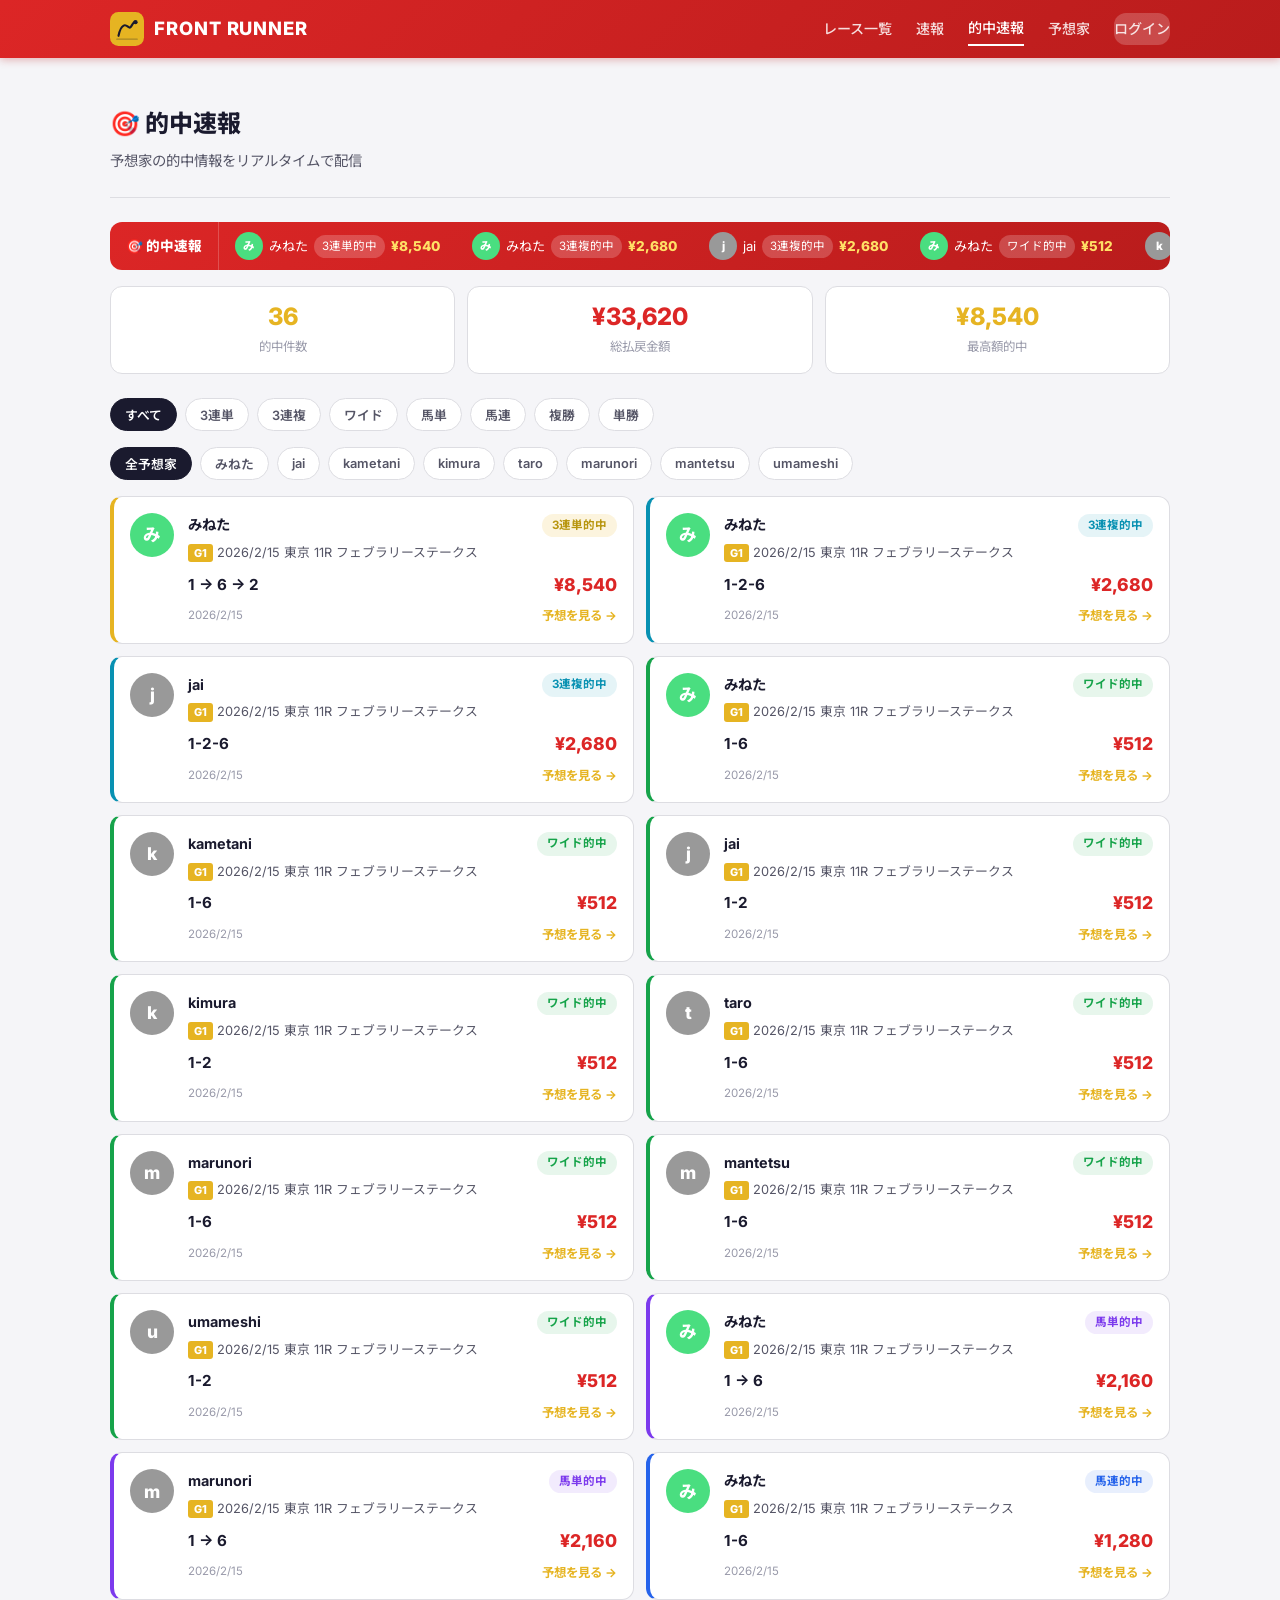
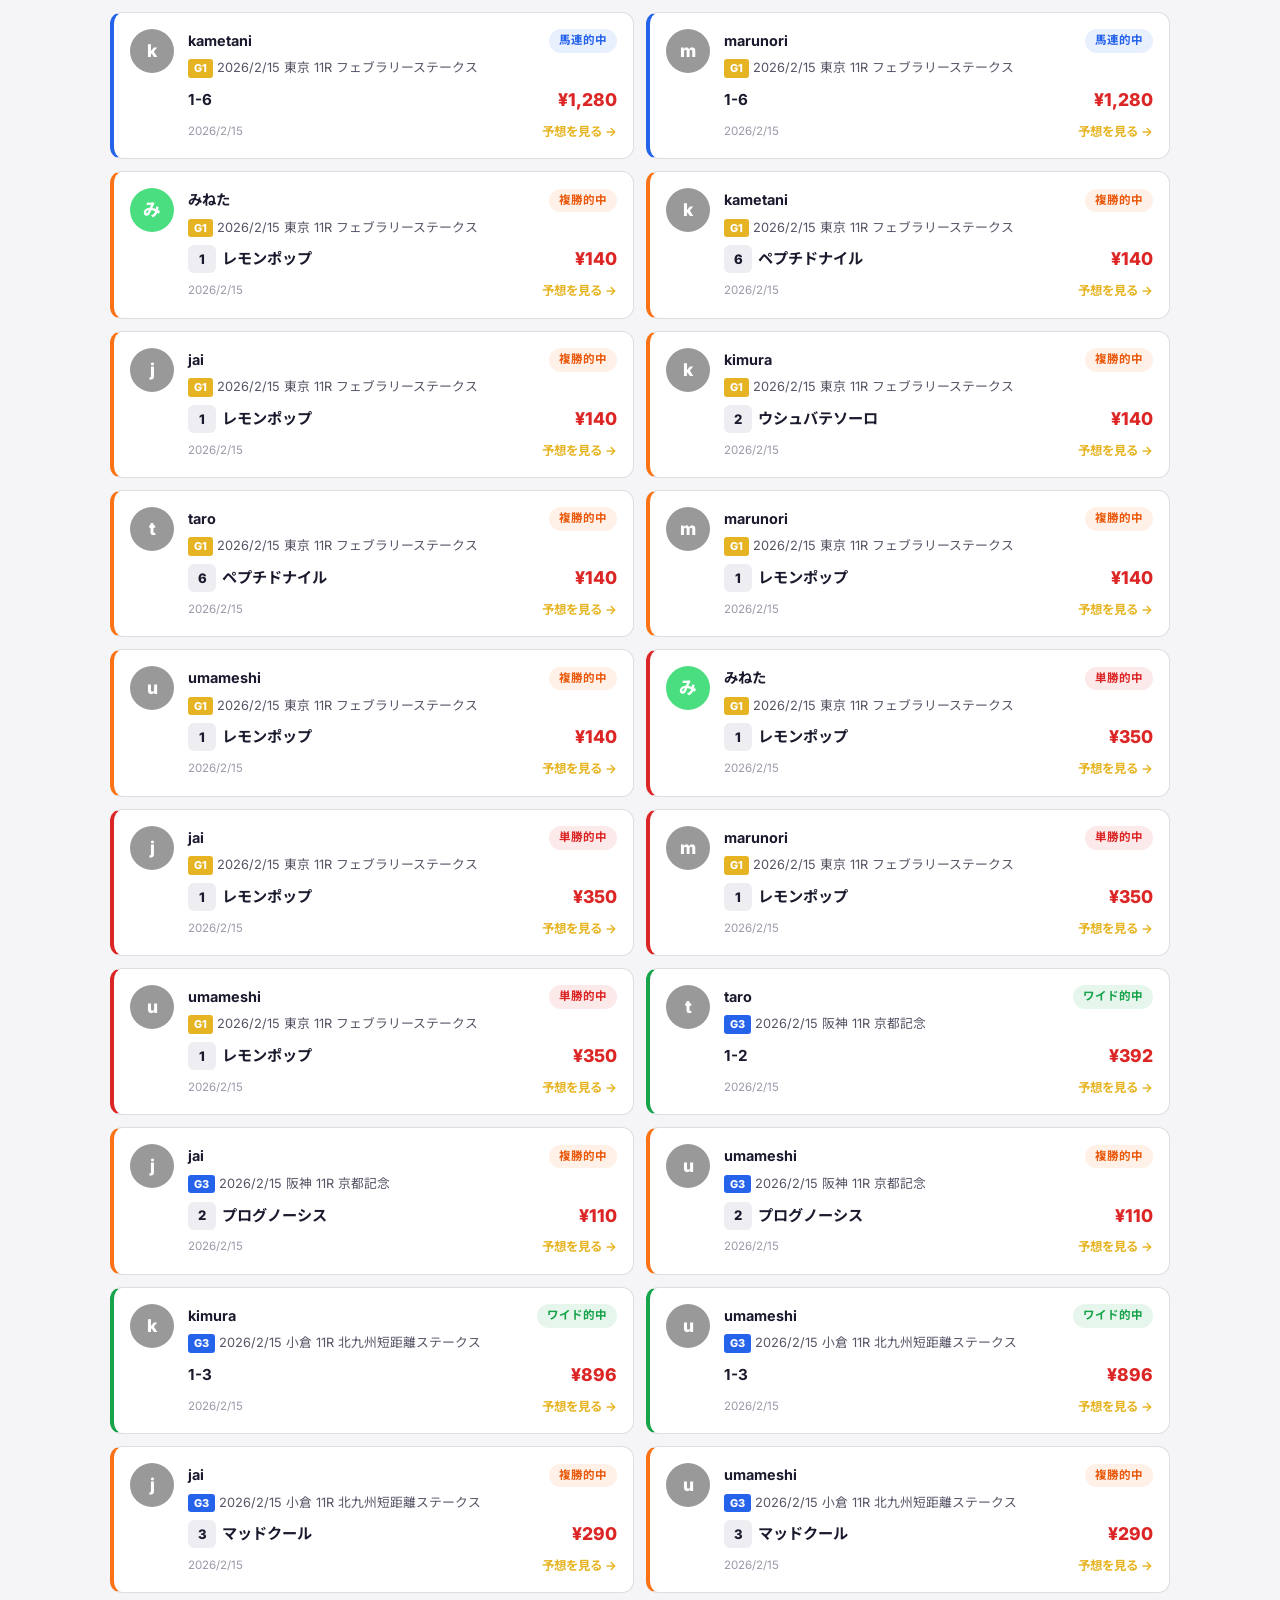
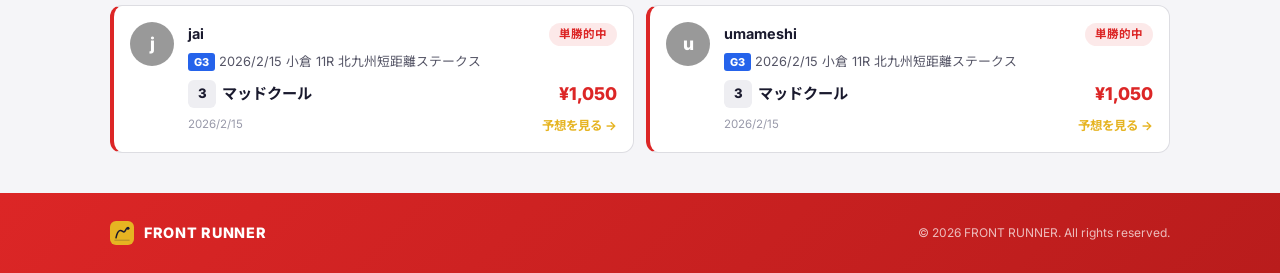
==== commit 7ff2fe32: "FRONT RUNNERブランディング + 全ページにスライドバナー追加 - サイト名をUMAYOSE→FRONT RUNNERに変更（app.js, 全HTML title） - buildHits" ====
--- a/hits.html
+++ b/hits.html
@@ -3,7 +3,7 @@
 <head>
   <meta charset="UTF-8">
   <meta name="viewport" content="width=device-width, initial-scale=1.0">
-  <title>UMAYOSE — 的中速報</title>
+  <title>FRONT RUNNER — 的中速報</title>
   <link rel="preconnect" href="https://fonts.googleapis.com">
   <link rel="preconnect" href="https://fonts.gstatic.com" crossorigin>
   <link href="https://fonts.googleapis.com/css2?family=Inter:wght@400;500;600;700;800;900&family=Noto+Sans+JP:wght@400;500;600;700;800;900&display=swap" rel="stylesheet">
--- a/style.css
+++ b/style.css
@@ -1,5 +1,5 @@
 /* ===================================================
-   UMAYOSE — 競馬厳選予想サイト（ライトテーマ）
+   FRONT RUNNER — 競馬厳選予想サイト（ライトテーマ）
    =================================================== */
 
 /* ----- Reset ----- */
@@ -90,10 +90,10 @@
   right: 0;
   z-index: 1000;
   padding: 12px 0;
-  background: rgba(255, 255, 255, 0.95);
-  backdrop-filter: blur(16px);
-  border-bottom: 1px solid var(--border);
-  box-shadow: 0 1px 3px rgba(0, 0, 0, 0.06);
+  background: linear-gradient(135deg, #dc2626, #b91c1c);
+  backdrop-filter: none;
+  border-bottom: none;
+  box-shadow: 0 2px 8px rgba(185, 28, 28, 0.3);
 }
 
 .nav-container {
@@ -117,7 +117,7 @@
 }
 
 .logo-text {
-  color: var(--accent-dark);
+  color: #fff;
   letter-spacing: 0.05em;
 }
 
@@ -130,26 +130,27 @@
 .nav-links a {
   font-size: 0.88rem;
   font-weight: 500;
-  color: var(--text-secondary);
+  color: rgba(255,255,255,0.85);
   transition: color 0.2s;
   padding: 4px 0;
 }
 
 .nav-links a:hover,
 .nav-links a.active {
-  color: var(--text);
+  color: #fff;
 }
 
 .nav-links a.active {
-  color: var(--accent-dark);
+  color: #fff;
+  border-bottom: 2px solid #fff;
 }
 
 .nav-user-btn {
   display: inline-flex;
   align-items: center;
   gap: 6px;
-  background: var(--gradient);
-  color: var(--primary);
+  background: rgba(255,255,255,0.2);
+  color: #fff;
   padding: 7px 18px;
   border-radius: var(--radius-md);
   font-weight: 700;
@@ -160,7 +161,7 @@
 }
 
 .nav-user-btn:hover {
-  box-shadow: 0 4px 16px rgba(230, 180, 34, 0.35);
+  box-shadow: 0 4px 16px rgba(0,0,0,0.15);
 }
 
 .nav-user-info {
@@ -168,7 +169,7 @@
   align-items: center;
   gap: 8px;
   font-size: 0.88rem;
-  color: var(--accent-dark);
+  color: #fff;
   font-weight: 600;
 }
 
@@ -176,18 +177,18 @@
   width: 28px;
   height: 28px;
   border-radius: 50%;
-  background: rgba(230, 180, 34, 0.15);
-  border: 1px solid rgba(230, 180, 34, 0.3);
+  background: rgba(255,255,255,0.2);
+  border: 1px solid rgba(255,255,255,0.3);
   display: flex;
   align-items: center;
   justify-content: center;
   font-size: 0.75rem;
-  color: var(--accent-dark);
+  color: #fff;
 }
 
 .nav-logout {
   font-size: 0.78rem;
-  color: var(--text-muted);
+  color: rgba(255,255,255,0.6);
   cursor: pointer;
   margin-left: 4px;
 }
@@ -210,7 +211,7 @@
   display: block;
   width: 22px;
   height: 2px;
-  background: var(--text);
+  background: #fff;
   border-radius: 2px;
   transition: all 0.3s var(--ease);
 }
@@ -544,7 +545,7 @@
   width: 100%;
   border-collapse: collapse;
   font-size: 0.85rem;
-  min-width: 700px;
+  min-width: 1200px;
 }
 
 .entries-table thead {
@@ -587,11 +588,33 @@
 }
 
 .entries-table tbody tr:hover {
-  background: rgba(230, 180, 34, 0.06);
+  background: #fbf4d5;
 }
 
 .entries-table tbody tr:last-child td {
   border-bottom: none;
+}
+
+/* sticky 枠+馬番 */
+.sticky-col {
+  position: sticky;
+  z-index: 1;
+  background: var(--bg-card);
+}
+.entries-table thead .sticky-col {
+  background: var(--surface);
+  z-index: 3;
+}
+.col-waku { left: 0; min-width: 36px; max-width: 36px; }
+.col-umaban { left: 36px; min-width: 36px; max-width: 36px; }
+.entries-table tbody tr:nth-child(even) .sticky-col { background: #f8f8fc; }
+.entries-table tbody tr:hover .sticky-col { background: var(--table-row-hover); }
+.col-umaban::after {
+  content: '';
+  position: absolute;
+  top: 0; right: -4px; bottom: 0; width: 4px;
+  background: linear-gradient(to right, rgba(0,0,0,0.06), transparent);
+  pointer-events: none;
 }
 
 /* 枠番バッジ */
@@ -1308,9 +1331,9 @@
    =================================================== */
 .site-footer {
   padding: 28px 0;
-  border-top: 1px solid var(--border);
+  border-top: none;
   margin-top: 40px;
-  background: var(--surface);
+  background: linear-gradient(135deg, #dc2626, #b91c1c);
 }
 
 .footer-inner {
@@ -1331,9 +1354,13 @@
   font-size: 0.95rem;
 }
 
+.footer-brand .logo-text {
+  color: #fff;
+}
+
 .footer-copy {
   font-size: 0.75rem;
-  color: var(--text-muted);
+  color: rgba(255,255,255,0.7);
 }
 
 /* ===================================================
@@ -1396,7 +1423,6 @@
   background: var(--table-row-even);
 }
 
-.entries-table tbody tr:hover,
 .result-table tbody tr:hover {
   background: var(--table-row-hover);
 }
@@ -1442,44 +1468,101 @@
 .bw-minus { color: #2563eb; font-weight: 600; }
 .bw-zero { color: var(--text-muted); }
 
-.col-past {
-  display: flex;
-  gap: 3px;
-  align-items: center;
-  justify-content: center;
-}
-
-.past-result {
-  display: inline-flex;
-  align-items: center;
-  justify-content: center;
-  width: 22px;
-  height: 20px;
+/* ─── 馬情報統合セル ─── */
+.horse-info-cell {
+  text-align: left !important;
+  white-space: normal !important;
+  min-width: 160px;
+  padding: 8px 10px !important;
+  line-height: 1.5;
+}
+.horse-info-name {
+  font-weight: 600;
+  font-size: 0.9rem;
+  color: var(--text);
+  display: block;
+}
+.horse-info-detail {
+  font-size: 0.72rem;
+  color: var(--text-secondary);
+  display: block;
+  line-height: 1.4;
+}
+.horse-info-odds {
+  font-size: 0.72rem;
+  color: var(--text-muted);
+  display: block;
+  margin-top: 2px;
+}
+.horse-info-odds strong {
+  color: var(--text);
+  font-weight: 700;
+}
+
+/* ─── 過去成績セル（netkeiba shutuba_past 風） ─── */
+.past-cell {
+  min-width: 140px;
+  max-width: 160px;
+  padding: 6px 8px !important;
+  vertical-align: top !important;
+  text-align: left !important;
+  white-space: normal !important;
+  font-size: 0.7rem;
+  line-height: 1.45;
+  border-left: 1px solid var(--table-border);
+}
+.past-cell.rank-1st {
+  background: #ffef84;
+  border-left: 3px solid #ccb834;
+}
+.past-cell.rank-2nd {
+  background: #d8f6ff;
+  border-left: 3px solid #6aacce;
+}
+.past-cell.rank-3rd {
+  background: #ffd4d4;
+  border-left: 3px solid #ff9494;
+}
+.past-cell-empty {
+  min-width: 140px;
+  color: var(--text-muted);
+  text-align: center !important;
+  vertical-align: middle !important;
+  font-size: 0.75rem;
+}
+.past-data-row {
+  display: block;
+}
+.past-date {
+  color: var(--text-muted);
   font-size: 0.68rem;
-  font-weight: 700;
-  border-radius: 3px;
-  background: var(--surface);
+}
+.past-race-name {
+  font-weight: 600;
+  color: var(--text);
+  font-size: 0.72rem;
+}
+.past-course {
   color: var(--text-secondary);
 }
-
-.past-result.past-1st {
-  background: linear-gradient(135deg, #f0c040, #e6b422);
-  color: #fff;
-}
-
-.past-result.past-2nd {
-  background: #2563eb;
-  color: #fff;
-}
-
-.past-result.past-3rd {
-  background: #cd7f32;
-  color: #fff;
-}
-
-.past-result.past-null {
-  background: var(--border);
-  color: var(--text-muted);
+.past-detail {
+  color: var(--text-secondary);
+}
+.past-result-line {
+  font-weight: 700;
+  font-size: 0.75rem;
+  color: var(--text);
+}
+.past-result-line .past-rank-num {
+  font-size: 0.82rem;
+}
+.past-margin {
+  color: var(--text-muted);
+  font-size: 0.68rem;
+}
+.past-weight {
+  color: var(--text-muted);
+  font-size: 0.68rem;
 }
 
 /* ─── Result table new columns ─── */
@@ -1623,6 +1706,55 @@
 
 .hits-header {
   margin-bottom: 24px;
+}
+
+/* 的中速報サマリーカード */
+.hits-summary {
+  display: grid;
+  grid-template-columns: repeat(3, 1fr);
+  gap: 12px;
+  margin-bottom: 24px;
+}
+.hits-summary-card {
+  background: var(--bg-card);
+  border: 1px solid var(--border);
+  border-radius: var(--radius-md);
+  padding: 16px;
+  text-align: center;
+}
+.hits-summary-value {
+  font-size: 1.5rem;
+  font-weight: 800;
+  line-height: 1.2;
+}
+.hits-summary-count {
+  color: var(--accent);
+}
+.hits-summary-payout {
+  color: var(--negative);
+}
+.hits-summary-max {
+  color: var(--accent);
+}
+.hits-summary-label {
+  font-size: 0.78rem;
+  color: var(--text-muted);
+  margin-top: 4px;
+}
+
+.hits-filter-section {
+  margin-bottom: 16px;
+}
+
+.hit-card-link {
+  font-size: 0.78rem;
+  color: var(--accent);
+  font-weight: 700;
+  text-decoration: none;
+  margin-left: auto;
+}
+.hit-card-link:hover {
+  text-decoration: underline;
 }
 
 .hits-filters {
@@ -1657,8 +1789,8 @@
 }
 
 .hits-timeline {
-  display: flex;
-  flex-direction: column;
+  display: grid;
+  grid-template-columns: repeat(2, 1fr);
   gap: 12px;
 }
 
@@ -1806,7 +1938,7 @@
 .hit-card-footer {
   display: flex;
   align-items: center;
-  justify-content: flex-end;
+  justify-content: space-between;
   margin-top: 6px;
 }
 
@@ -1918,11 +2050,11 @@
     right: -100%;
     width: 260px;
     height: 100vh;
-    background: var(--bg-elevated);
+    background: #b91c1c;
     flex-direction: column;
     padding: 72px 24px 24px;
     gap: 16px;
-    border-left: 1px solid var(--border);
+    border-left: 1px solid rgba(255,255,255,0.15);
     transition: right 0.4s var(--ease);
     z-index: 999;
     box-shadow: -4px 0 20px rgba(0, 0, 0, 0.08);
@@ -1941,9 +2073,26 @@
     grid-template-columns: repeat(2, 1fr);
   }
 
-  .entries-table {
-    font-size: 0.8rem;
-  }
+  /* 出馬表: 横スクロールテーブル */
+  .entries-table-wrapper {
+    border-radius: 0;
+    border-left: none;
+    border-right: none;
+    margin-left: calc(-1 * var(--container-px));
+    margin-right: calc(-1 * var(--container-px));
+  }
+  .entries-table { min-width: 900px; font-size: 0.72rem; }
+  .entries-table th { padding: 6px 4px; font-size: 0.65rem; }
+  .entries-table td { padding: 6px 4px; }
+  .horse-info-cell { min-width: 120px; padding: 4px 6px !important; }
+  .horse-info-name { font-size: 0.78rem; }
+  .horse-info-detail, .horse-info-odds { font-size: 0.62rem; }
+  .past-cell { min-width: 100px; max-width: 120px; font-size: 0.6rem; }
+  .past-cell-empty { min-width: 100px; }
+  .winrate-cell, .ten-index { font-size: 0.7rem; }
+  .waku-badge { width: 22px; height: 22px; font-size: 0.68rem; }
+  .horse-num { width: 24px; height: 24px; font-size: 0.72rem; }
+  .col-ten-index, td.ten-index { display: none; }
 
   .venue-tabs {
     overflow-x: auto;
@@ -2027,7 +2176,13 @@
     padding: 6px 8px;
   }
 
-  /* Hit cards: full width on mobile */
+  /* Hit cards: 1-column on mobile */
+  .hits-timeline {
+    grid-template-columns: 1fr;
+  }
+  .hits-summary {
+    grid-template-columns: 1fr;
+  }
   .hit-card {
     padding: 12px;
   }
@@ -2100,66 +2255,7 @@
   filter: none;
 }
 
-/* ===================================================
-   近走ポップアップ
-   =================================================== */
-.past-popup-overlay {
-  position: fixed;
-  inset: 0;
-  background: rgba(0,0,0,0.3);
-  z-index: 1100;
-}
-.past-popup {
-  position: absolute;
-  z-index: 1101;
-  background: var(--bg-card);
-  border: 1px solid var(--border);
-  border-radius: var(--radius-md);
-  box-shadow: 0 8px 32px rgba(0,0,0,0.15);
-  width: 360px;
-  max-width: calc(100vw - 20px);
-  padding: 0;
-  overflow: hidden;
-}
-.past-popup-header {
-  display: flex;
-  align-items: center;
-  justify-content: space-between;
-  padding: 10px 14px;
-  background: var(--table-header-bg);
-  color: var(--table-header-text);
-}
-.past-popup-title {
-  font-weight: 700;
-  font-size: 0.85rem;
-}
-.past-popup-close {
-  cursor: pointer;
-  font-size: 1.2rem;
-  line-height: 1;
-  opacity: 0.8;
-}
-.past-popup-close:hover { opacity: 1; }
-.past-popup-table {
-  width: 100%;
-  border-collapse: collapse;
-  font-size: 0.78rem;
-}
-.past-popup-table th {
-  background: var(--surface);
-  padding: 5px 8px;
-  font-weight: 700;
-  color: var(--text-secondary);
-  text-align: left;
-  white-space: nowrap;
-  width: 60px;
-  border: 1px solid var(--border);
-}
-.past-popup-table td {
-  padding: 5px 8px;
-  border: 1px solid var(--border);
-  color: var(--text);
-}
+/* (近走ポップアップ: 削除済み — shutuba_past 風セル表示に移行) */
 
 /* ===================================================
    レースラップ
@@ -2473,3 +2569,113 @@
   transform: translateY(-1px);
   box-shadow: 0 4px 16px rgba(220, 38, 38, 0.3);
 }
+
+/* ===================================================
+   的中速報ティッカーバナー
+   =================================================== */
+.hits-ticker-wrapper {
+  display: flex;
+  align-items: center;
+  margin: 16px 0;
+  height: 48px;
+  background: linear-gradient(135deg, #dc2626, #b91c1c);
+  border-radius: var(--radius-md);
+  overflow: hidden;
+}
+.hits-ticker-label {
+  flex-shrink: 0;
+  display: flex;
+  align-items: center;
+  padding: 0 16px;
+  height: 100%;
+  color: #fff;
+  font-weight: 800;
+  font-size: 0.85rem;
+  text-decoration: none;
+  border-right: 1px solid rgba(255, 255, 255, 0.2);
+  white-space: nowrap;
+}
+.hits-ticker-label:hover {
+  background: rgba(255, 255, 255, 0.1);
+}
+.hits-ticker-track {
+  flex: 1;
+  overflow: hidden;
+}
+.hits-ticker-scroll {
+  display: flex;
+  align-items: center;
+  animation: tickerScroll 30s linear infinite;
+  width: max-content;
+}
+.hits-ticker-wrapper:hover .hits-ticker-scroll {
+  animation-play-state: paused;
+}
+.hits-ticker-item {
+  display: flex;
+  align-items: center;
+  gap: 6px;
+  padding: 4px 16px;
+  color: #fff;
+  font-size: 0.82rem;
+  white-space: nowrap;
+  cursor: default;
+  border-radius: var(--radius-sm);
+  transition: background 0.15s;
+}
+.hits-ticker-item:hover {
+  background: rgba(255, 255, 255, 0.12);
+}
+.hits-ticker-avatar {
+  width: 28px;
+  height: 28px;
+  border-radius: 50%;
+  display: flex;
+  align-items: center;
+  justify-content: center;
+  font-size: 0.72rem;
+  font-weight: 800;
+  color: #fff;
+  flex-shrink: 0;
+}
+.hits-ticker-badge {
+  background: rgba(255, 255, 255, 0.2);
+  padding: 2px 8px;
+  border-radius: 999px;
+  font-size: 0.72rem;
+}
+.hits-ticker-payout {
+  color: #ffe066;
+  font-weight: 800;
+  font-size: 0.85rem;
+}
+@keyframes tickerScroll {
+  0% { transform: translateX(0); }
+  100% { transform: translateX(-50%); }
+}
+@media (max-width: 600px) {
+  .hits-ticker-wrapper {
+    height: 40px;
+  }
+  .hits-ticker-label {
+    padding: 0 10px;
+    font-size: 0.78rem;
+  }
+  .hits-ticker-item {
+    padding: 4px 10px;
+    font-size: 0.75rem;
+    gap: 4px;
+  }
+  .hits-ticker-avatar {
+    width: 22px;
+    height: 22px;
+    font-size: 0.65rem;
+  }
+  .hits-ticker-badge {
+    font-size: 0.65rem;
+    padding: 1px 6px;
+  }
+  .hits-ticker-payout {
+    font-size: 0.78rem;
+  }
+}
